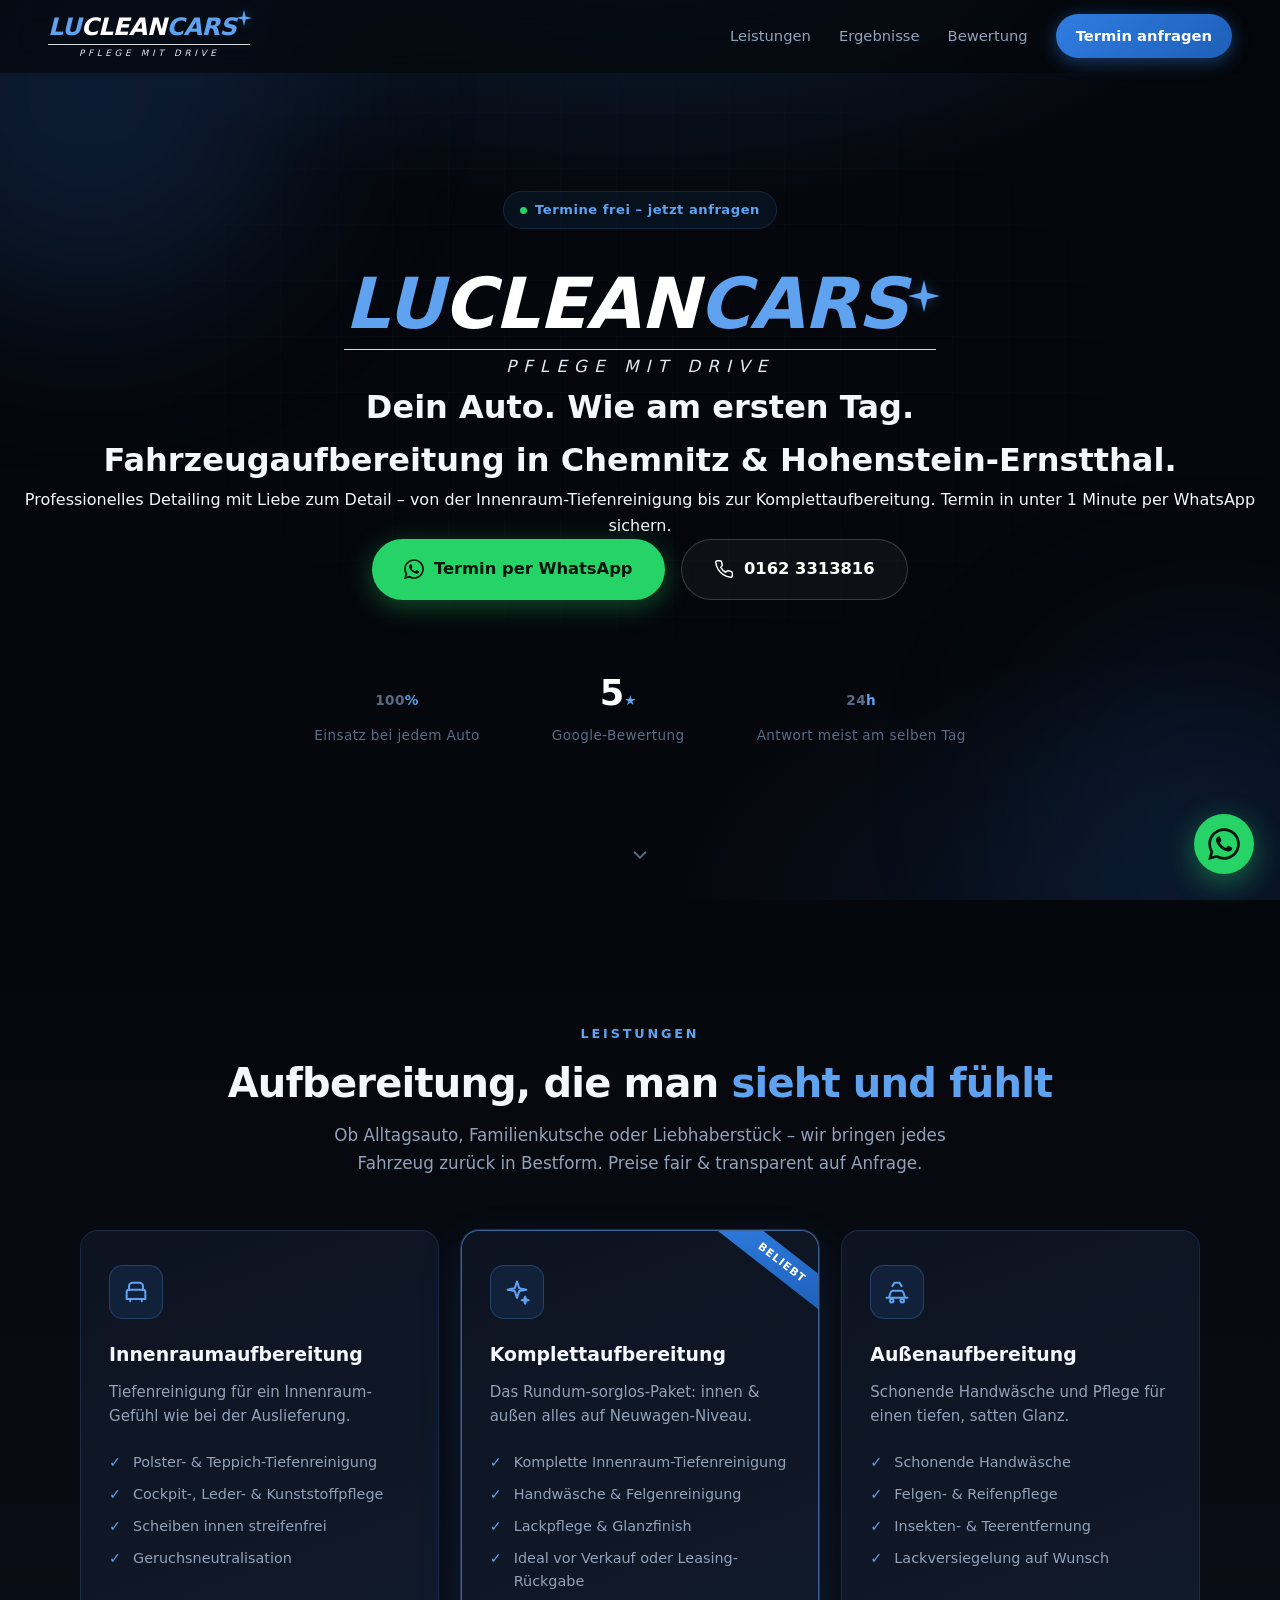
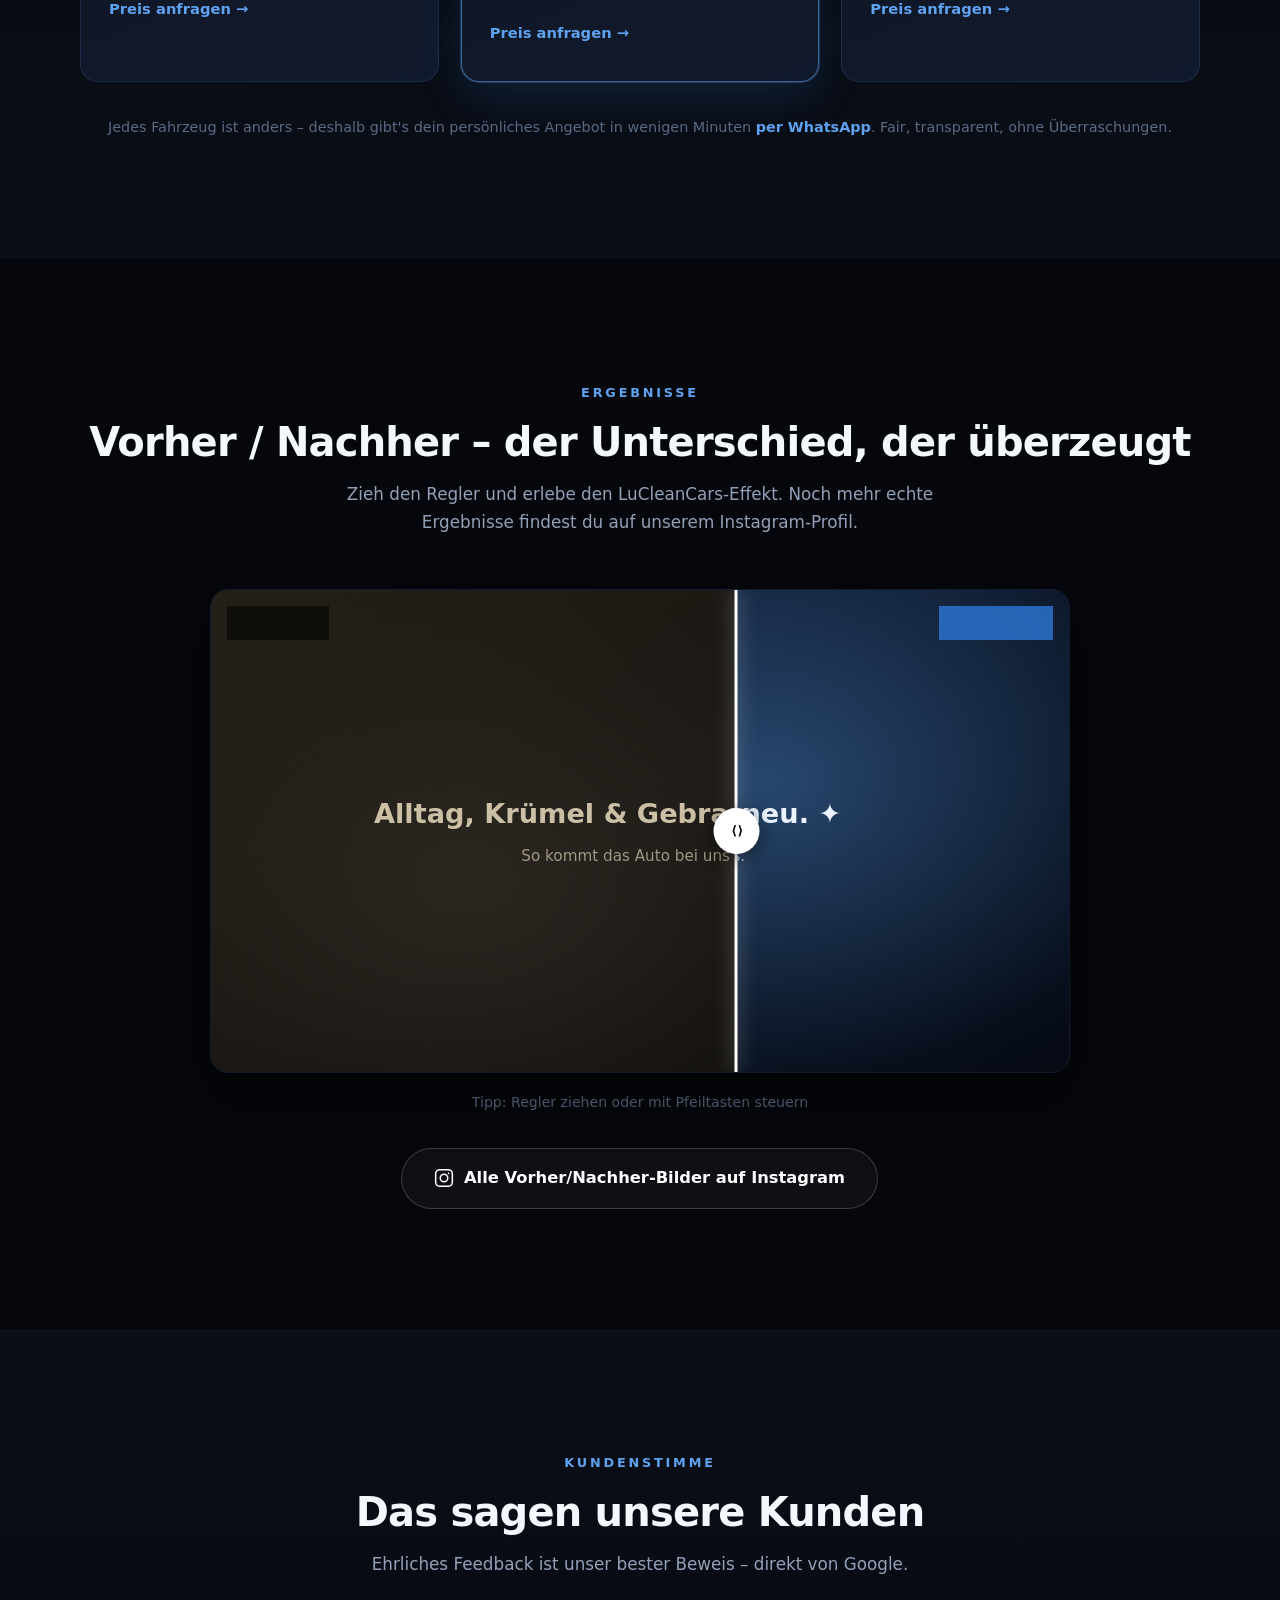
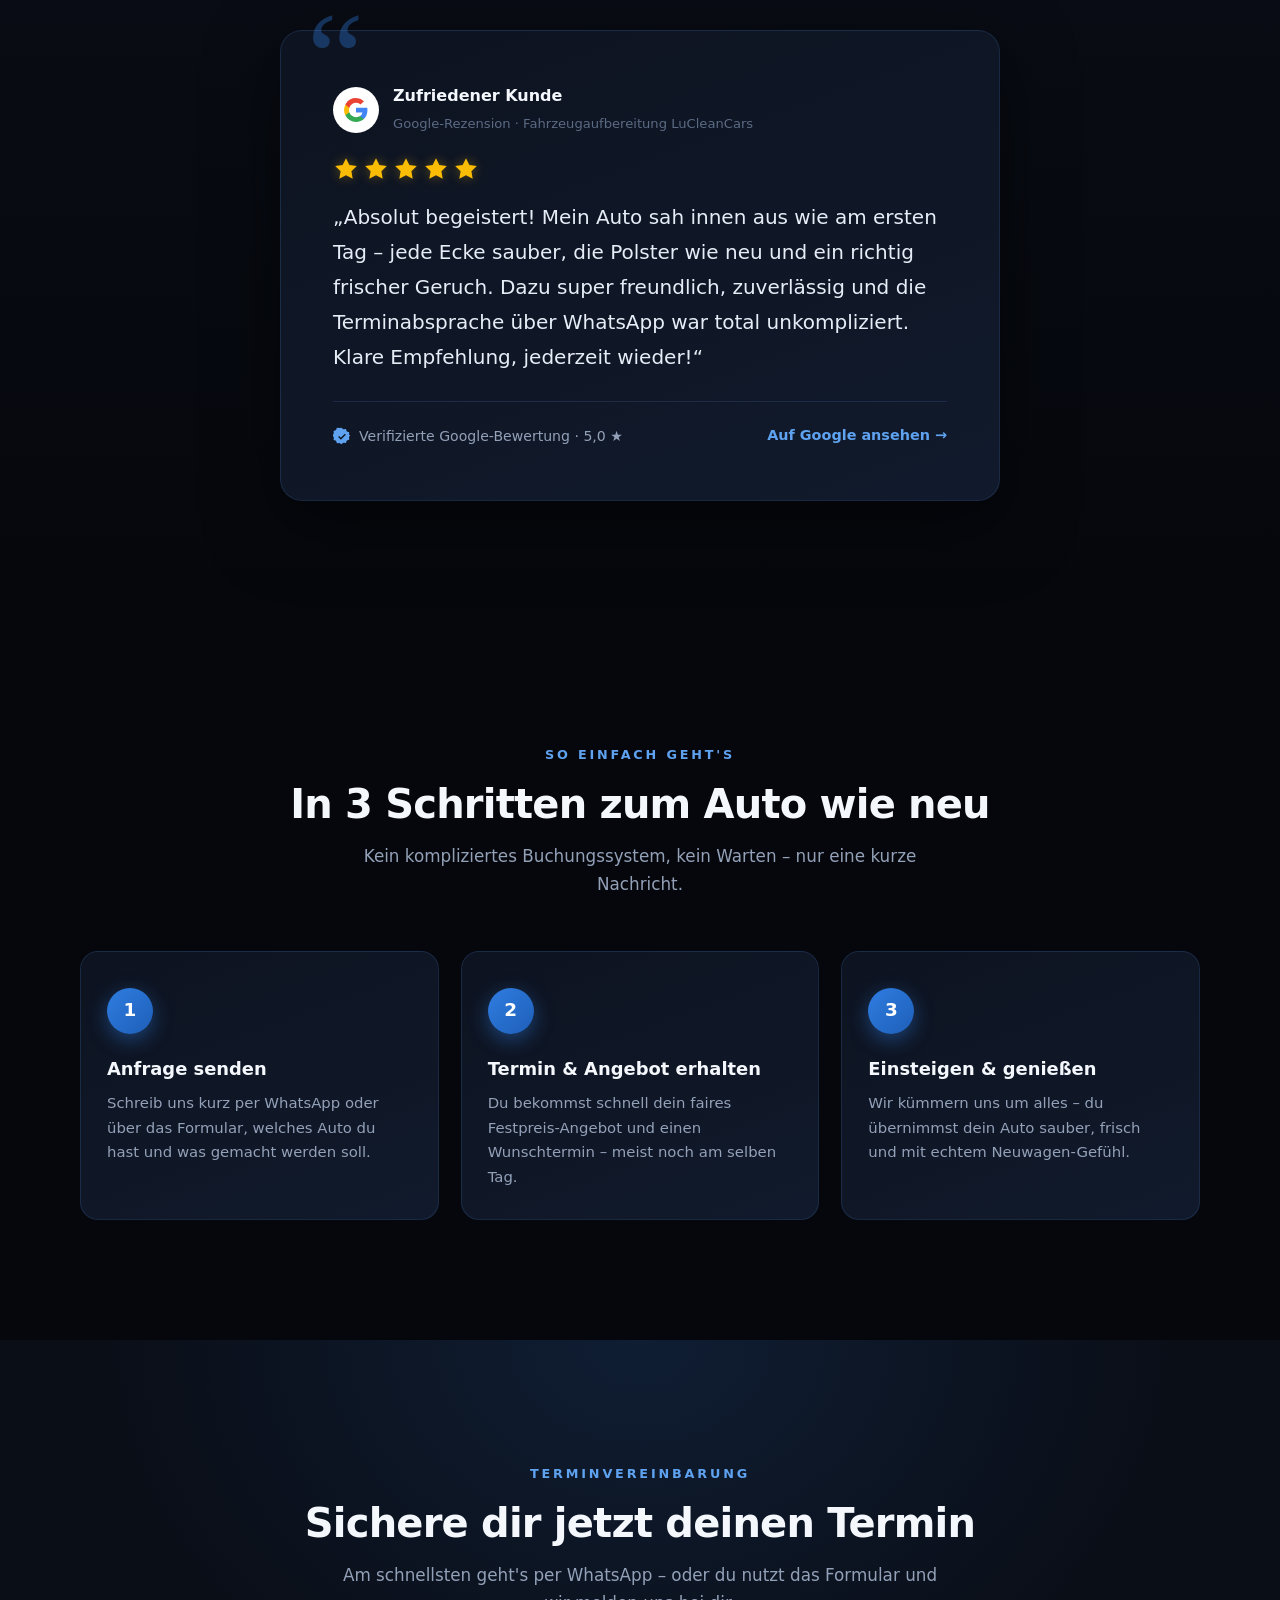
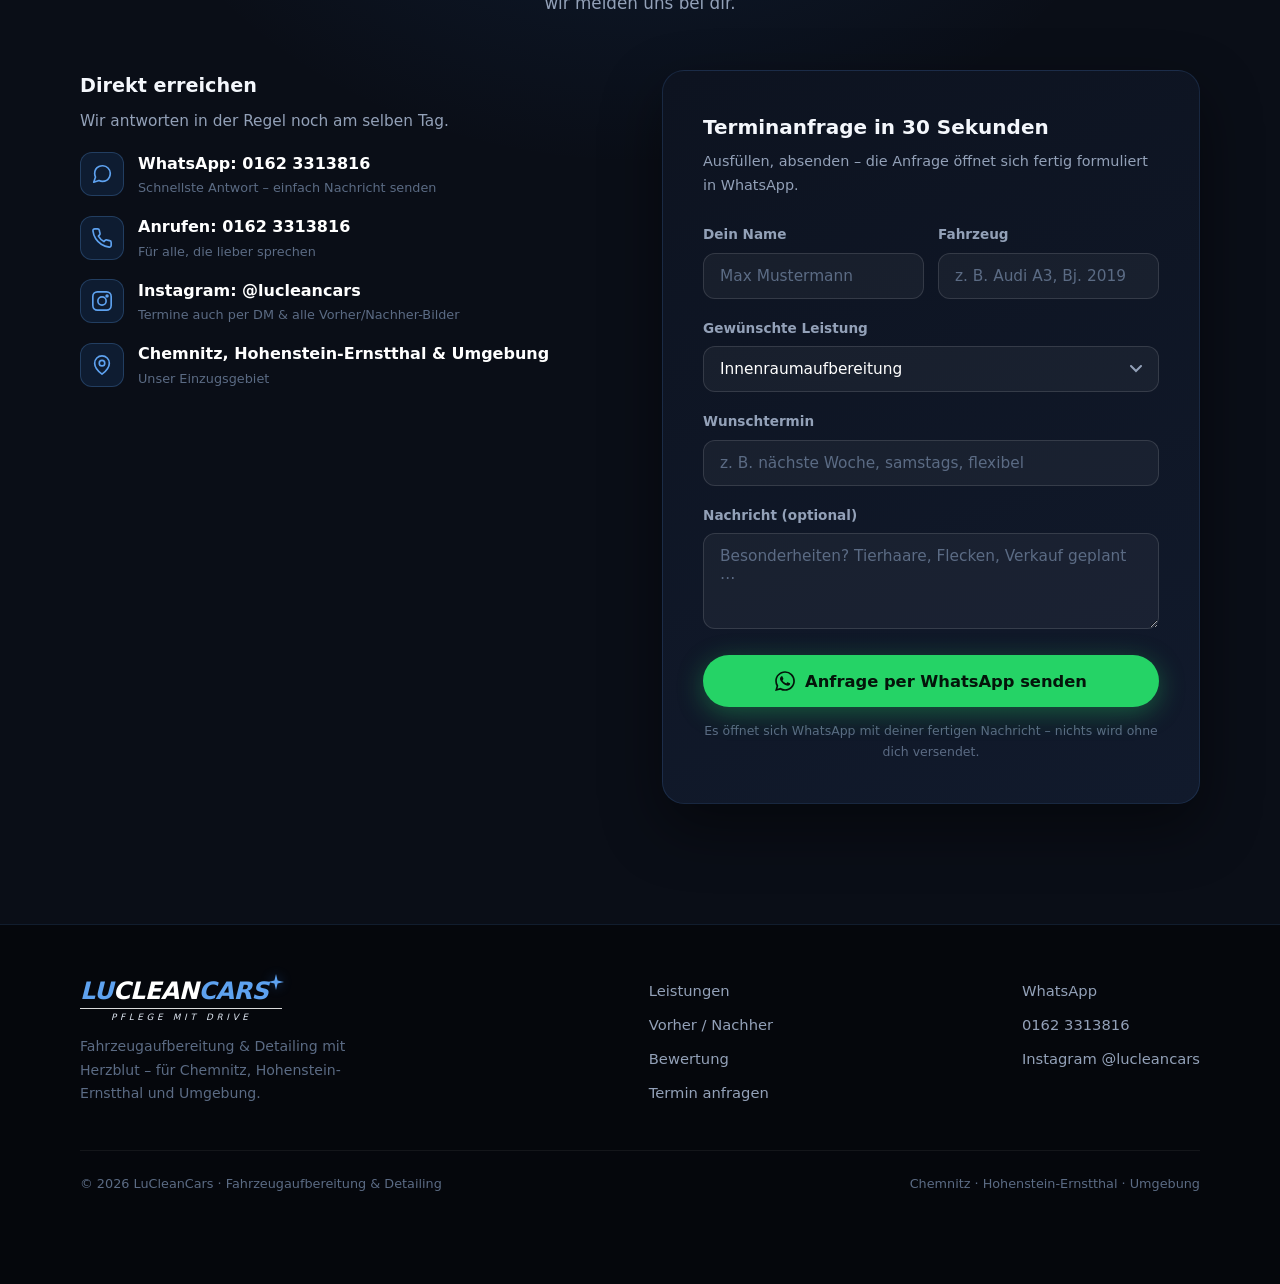
==== lucleancars/index.html @ 544d135a "Add LuCleanCars detailing landing page High-converting one-pager for Fahrzeugaufbereitung LuCleanCar" ====
<!DOCTYPE html>
<html lang="de">
<head>
<meta charset="UTF-8">
<meta name="viewport" content="width=device-width, initial-scale=1.0">
<title>LuCleanCars – Fahrzeugaufbereitung & Detailing in Chemnitz & Hohenstein-Ernstthal</title>
<meta name="description" content="Professionelle Fahrzeugaufbereitung & Auto-Detailing in Chemnitz, Hohenstein-Ernstthal & Umgebung. Innenraumreinigung, Polsterreinigung, Politur. Jetzt Termin per WhatsApp sichern!">
<meta property="og:title" content="LuCleanCars – Pflege mit Drive">
<meta property="og:description" content="Dein Auto wie neu: Fahrzeugaufbereitung & Detailing in Chemnitz & Hohenstein-Ernstthal. Termin einfach per WhatsApp.">
<meta property="og:type" content="website">
<style>
:root{
  --bg:#05070c;
  --bg-2:#0a0e17;
  --card:#0d1320;
  --card-2:#111a2c;
  --line:rgba(96,165,250,.14);
  --blue:#2f7de1;
  --blue-2:#5ea2f0;
  --blue-glow:rgba(47,125,225,.45);
  --white:#f4f7fc;
  --grey:#93a1b8;
  --grey-2:#5b6b84;
  --green:#25d366;
  --gold:#fbbc04;
  --radius:18px;
  --font:'Segoe UI',system-ui,-apple-system,Roboto,Helvetica,Arial,sans-serif;
}
*{margin:0;padding:0;box-sizing:border-box}
html{scroll-behavior:smooth}
body{
  font-family:var(--font);
  background:var(--bg);
  color:var(--white);
  line-height:1.65;
  overflow-x:hidden;
  -webkit-font-smoothing:antialiased;
}
::selection{background:var(--blue);color:#fff}

/* ---------- Logo (nachgebaut im Stil des Originals) ---------- */
.logo{display:inline-flex;flex-direction:column;align-items:center;text-decoration:none;line-height:1}
.logo-word{
  position:relative;
  font-weight:900;
  font-style:italic;
  letter-spacing:-.5px;
  font-size:1.5rem;
  text-transform:uppercase;
  white-space:nowrap;
  padding-right:14px;
}
.logo-word .lu,.logo-word .cars{color:var(--blue-2)}
.logo-word .clean{color:#fff}
.logo-word .spark{
  position:absolute;top:-9px;right:-2px;
  width:16px;height:16px;
  animation:sparkle 2.6s ease-in-out infinite;
}
.logo-word .spark svg{width:100%;height:100%;fill:var(--blue-2);filter:drop-shadow(0 0 6px var(--blue-glow))}
@keyframes sparkle{
  0%,100%{transform:scale(1) rotate(0deg);opacity:1}
  50%{transform:scale(1.35) rotate(20deg);opacity:.65}
}
.logo-sub{
  font-size:.55rem;
  font-style:italic;
  letter-spacing:.42em;
  color:#dfe7f2;
  text-transform:uppercase;
  margin-top:5px;
  border-top:1.5px solid rgba(255,255,255,.85);
  padding-top:4px;
  width:100%;
  text-align:center;
}
.logo.big .logo-word{font-size:clamp(2.4rem,7.5vw,4.4rem);padding-right:28px}
.logo.big .logo-word .spark{width:clamp(20px,3vw,32px);height:clamp(20px,3vw,32px);top:-16px;right:-4px}
.logo.big .logo-sub{font-size:clamp(.72rem,1.7vw,1.05rem);margin-top:10px;padding-top:8px}

/* Glanz-Sweep über dem großen Logo */
.logo.big .logo-word{overflow:visible}
.shine-wrap{position:relative;display:inline-block;overflow:hidden;padding:6px 10px}
.shine-wrap::after{
  content:"";position:absolute;top:0;left:-80%;
  width:45%;height:100%;
  background:linear-gradient(105deg,transparent,rgba(255,255,255,.28),transparent);
  transform:skewX(-20deg);
  animation:shine 4.5s ease-in-out infinite;
}
@keyframes shine{0%,60%{left:-80%}85%,100%{left:130%}}

/* ---------- Navigation ---------- */
nav{
  position:fixed;top:0;left:0;right:0;z-index:100;
  display:flex;align-items:center;justify-content:space-between;
  padding:14px clamp(16px,4vw,48px);
  background:rgba(5,7,12,.72);
  backdrop-filter:blur(14px);
  -webkit-backdrop-filter:blur(14px);
  border-bottom:1px solid transparent;
  transition:border-color .3s;
}
nav.scrolled{border-bottom-color:var(--line)}
.nav-links{display:flex;gap:28px;align-items:center}
.nav-links a{color:var(--grey);text-decoration:none;font-size:.92rem;font-weight:500;transition:color .25s}
.nav-links a:hover{color:#fff}
.nav-links .nav-cta{
  color:#fff;background:linear-gradient(135deg,var(--blue),#1e5fb8);
  padding:10px 20px;border-radius:99px;font-weight:700;
  box-shadow:0 4px 18px var(--blue-glow);
  transition:transform .25s,box-shadow .25s;
}
.nav-links .nav-cta:hover{transform:translateY(-2px);box-shadow:0 8px 26px var(--blue-glow)}
@media(max-width:720px){
  .nav-links a:not(.nav-cta){display:none}
  .nav-links .nav-cta{padding:9px 16px;font-size:.88rem;white-space:nowrap}
}

/* ---------- Hero ---------- */
header{
  position:relative;
  min-height:100svh;
  display:flex;flex-direction:column;justify-content:center;align-items:center;
  text-align:center;
  padding:120px 20px 80px;
  overflow:hidden;
}
.hero-bg{position:absolute;inset:0;z-index:-2;background:
  radial-gradient(ellipse 80% 55% at 50% -10%,rgba(47,125,225,.22),transparent 60%),
  radial-gradient(ellipse 55% 45% at 85% 100%,rgba(47,125,225,.10),transparent 60%),
  var(--bg);
}
.hero-grid{
  position:absolute;inset:0;z-index:-1;opacity:.5;
  background-image:linear-gradient(rgba(96,165,250,.05) 1px,transparent 1px),
                   linear-gradient(90deg,rgba(96,165,250,.05) 1px,transparent 1px);
  background-size:56px 56px;
  mask-image:radial-gradient(ellipse 70% 60% at 50% 40%,#000 30%,transparent 75%);
  -webkit-mask-image:radial-gradient(ellipse 70% 60% at 50% 40%,#000 30%,transparent 75%);
  animation:gridmove 22s linear infinite;
}
@keyframes gridmove{to{background-position:56px 56px}}
.orb{position:absolute;border-radius:50%;filter:blur(90px);z-index:-1;pointer-events:none}
.orb-1{width:420px;height:420px;background:rgba(47,125,225,.18);top:-120px;left:-120px;animation:float 11s ease-in-out infinite}
.orb-2{width:340px;height:340px;background:rgba(30,95,184,.14);bottom:-80px;right:-100px;animation:float 13s ease-in-out infinite reverse}
@keyframes float{0%,100%{transform:translate(0,0)}50%{transform:translate(30px,-35px)}}

.hero-badge{
  display:inline-flex;align-items:center;gap:8px;
  border:1px solid var(--line);
  background:rgba(47,125,225,.08);
  color:var(--blue-2);
  padding:7px 16px;border-radius:99px;
  font-size:.82rem;font-weight:600;letter-spacing:.04em;
  margin-bottom:34px;
}
.hero-badge .dot{width:7px;height:7px;border-radius:50%;background:var(--green);animation:pulse 2s infinite}
@keyframes pulse{0%,100%{box-shadow:0 0 0 0 rgba(37,211,102,.5)}50%{box-shadow:0 0 0 7px rgba(37,211,102,0)}}

.hero h1{
  font-size:clamp(1.45rem,4.6vw,3rem);
  font-weight:800;
  letter-spacing:-.02em;
  margin:34px auto 18px;
  max-width:820px;
  line-height:1.2;
}
.hero h1 .accent{
  background:linear-gradient(120deg,var(--blue-2),#8ec2ff 55%,var(--blue-2));
  background-size:200% auto;
  -webkit-background-clip:text;background-clip:text;
  -webkit-text-fill-color:transparent;color:transparent;
  animation:gradmove 5s linear infinite;
}
@keyframes gradmove{to{background-position:200% center}}
.hero p.sub{color:var(--grey);font-size:clamp(1rem,2vw,1.18rem);max-width:640px;margin:0 auto 40px}

.cta-row{display:flex;gap:16px;justify-content:center;flex-wrap:wrap}
.btn{
  display:inline-flex;align-items:center;gap:10px;
  padding:16px 32px;border-radius:99px;
  font-size:1.02rem;font-weight:700;text-decoration:none;
  transition:transform .25s,box-shadow .25s,background .25s;
  will-change:transform;
}
.btn svg{width:20px;height:20px;flex:none}
.btn-wa{background:var(--green);color:#04140a;box-shadow:0 6px 26px rgba(37,211,102,.35)}
.btn-wa:hover{transform:translateY(-3px);box-shadow:0 12px 34px rgba(37,211,102,.45)}
.btn-blue{background:linear-gradient(135deg,var(--blue),#1e5fb8);color:#fff;box-shadow:0 6px 26px var(--blue-glow)}
.btn-blue:hover{transform:translateY(-3px);box-shadow:0 12px 34px var(--blue-glow)}
.btn-ghost{border:1px solid rgba(255,255,255,.18);color:#fff;background:rgba(255,255,255,.04)}
.btn-ghost:hover{background:rgba(255,255,255,.09);transform:translateY(-3px)}

.hero-stats{display:flex;gap:clamp(24px,6vw,72px);margin-top:64px;flex-wrap:wrap;justify-content:center}
.stat{text-align:center}
.stat b{display:block;font-size:clamp(1.5rem,3.4vw,2.2rem);font-weight:800;color:#fff}
.stat b .plus{color:var(--blue-2)}
.stat span{color:var(--grey-2);font-size:.85rem;letter-spacing:.03em}

.scroll-hint{position:absolute;bottom:26px;left:50%;transform:translateX(-50%);color:var(--grey-2);animation:bob 2.2s ease-in-out infinite}
@keyframes bob{0%,100%{transform:translate(-50%,0)}50%{transform:translate(-50%,9px)}}

/* ---------- Sections ---------- */
section{padding:clamp(70px,10vw,120px) clamp(18px,5vw,48px);position:relative}
.wrap{max-width:1120px;margin:0 auto}
.kicker{
  display:inline-block;color:var(--blue-2);font-weight:700;font-size:.8rem;
  letter-spacing:.22em;text-transform:uppercase;margin-bottom:14px;
}
h2.title{font-size:clamp(1.6rem,3.6vw,2.5rem);font-weight:800;letter-spacing:-.02em;margin-bottom:14px;line-height:1.25}
p.lede{color:var(--grey);max-width:620px;font-size:1.05rem;margin-bottom:52px}
.center{text-align:center}.center p.lede{margin-left:auto;margin-right:auto}

/* Scroll-Reveal */
.reveal{opacity:0;transform:translateY(34px);transition:opacity .7s ease,transform .7s ease}
.reveal.in{opacity:1;transform:none}
.reveal.d1{transition-delay:.08s}.reveal.d2{transition-delay:.16s}.reveal.d3{transition-delay:.24s}
.reveal.d4{transition-delay:.32s}.reveal.d5{transition-delay:.4s}

/* ---------- Leistungen ---------- */
#leistungen{background:linear-gradient(180deg,var(--bg),var(--bg-2))}
.cards{display:grid;grid-template-columns:repeat(auto-fit,minmax(280px,1fr));gap:22px}
.card{
  position:relative;
  background:linear-gradient(160deg,var(--card),var(--card-2));
  border:1px solid var(--line);
  border-radius:var(--radius);
  padding:34px 28px;
  overflow:hidden;
  transition:transform .35s,border-color .35s,box-shadow .35s;
}
.card::before{
  content:"";position:absolute;inset:0;
  background:radial-gradient(420px circle at var(--mx,50%) var(--my,0%),rgba(94,162,240,.10),transparent 45%);
  opacity:0;transition:opacity .4s;pointer-events:none;
}
.card:hover{transform:translateY(-7px);border-color:rgba(94,162,240,.4);box-shadow:0 18px 44px rgba(0,0,0,.45)}
.card:hover::before{opacity:1}
.card .icon{
  width:54px;height:54px;border-radius:14px;
  display:flex;align-items:center;justify-content:center;
  background:rgba(47,125,225,.13);
  border:1px solid rgba(94,162,240,.25);
  margin-bottom:20px;
}
.card .icon svg{width:28px;height:28px;stroke:var(--blue-2);fill:none;stroke-width:1.7;stroke-linecap:round;stroke-linejoin:round}
.card h3{font-size:1.18rem;font-weight:700;margin-bottom:10px}
.card p{color:var(--grey);font-size:.94rem;margin-bottom:18px}
.card ul{list-style:none;margin-bottom:22px}
.card ul li{color:var(--grey);font-size:.9rem;padding:4px 0 4px 24px;position:relative}
.card ul li::before{content:"✓";position:absolute;left:0;color:var(--blue-2);font-weight:700}
.card .card-cta{color:var(--blue-2);font-weight:700;font-size:.92rem;text-decoration:none;display:inline-flex;align-items:center;gap:6px}
.card .card-cta:hover{text-decoration:underline}
.card.featured{border-color:rgba(94,162,240,.55);box-shadow:0 0 0 1px rgba(94,162,240,.25),0 16px 44px rgba(47,125,225,.16)}
.card .flag{
  position:absolute;top:18px;right:-34px;transform:rotate(38deg);
  background:linear-gradient(135deg,var(--blue),#1e5fb8);
  color:#fff;font-size:.68rem;font-weight:800;letter-spacing:.1em;
  padding:5px 42px;text-transform:uppercase;
}
.price-note{margin-top:34px;color:var(--grey-2);font-size:.9rem;text-align:center}
.price-note a{color:var(--blue-2);text-decoration:none;font-weight:600}

/* ---------- Vorher / Nachher ---------- */
.ba-slider{
  position:relative;max-width:860px;margin:0 auto;
  border-radius:var(--radius);overflow:hidden;
  border:1px solid var(--line);
  aspect-ratio:16/9;
  user-select:none;touch-action:none;
  cursor:ew-resize;
  box-shadow:0 24px 60px rgba(0,0,0,.5);
}
.ba-side{position:absolute;inset:0;display:flex;align-items:center;justify-content:center}
.ba-side img{width:100%;height:100%;object-fit:cover;display:block}
.ba-before{background:
  radial-gradient(ellipse 70% 90% at 30% 60%,#2b2620,transparent 70%),
  radial-gradient(ellipse 50% 60% at 75% 30%,#1c1a16,transparent 70%),
  linear-gradient(150deg,#242018,#15130f 60%,#0e0d0a);}
.ba-after{background:
  radial-gradient(ellipse 70% 90% at 65% 40%,rgba(94,162,240,.35),transparent 70%),
  radial-gradient(ellipse 55% 65% at 25% 75%,rgba(142,194,255,.18),transparent 70%),
  linear-gradient(150deg,#12203a,#0a1425 60%,#060b16);
  clip-path:inset(0 0 0 var(--cut,50%));}
.ba-label{
  position:absolute;top:16px;
  font-weight:800;font-size:.78rem;letter-spacing:.16em;text-transform:uppercase;
  padding:7px 16px;border-radius:99px;backdrop-filter:blur(6px);
}
.ba-before .ba-label{left:16px;background:rgba(0,0,0,.55);color:#d8c9a8}
.ba-after .ba-label{right:16px;background:rgba(47,125,225,.75);color:#fff}
.ba-inner{text-align:center;padding:20px;max-width:75%}
.ba-inner .big{font-size:clamp(1.1rem,2.6vw,1.7rem);font-weight:800;display:block;margin-bottom:6px}
.ba-inner .small{font-size:clamp(.8rem,1.6vw,.95rem);opacity:.75}
.ba-handle{
  position:absolute;top:0;bottom:0;left:var(--cut,50%);width:3px;
  background:#fff;box-shadow:0 0 18px rgba(255,255,255,.6);
  transform:translateX(-50%);pointer-events:none;
}
.ba-handle::after{
  content:"⟨ ⟩";
  position:absolute;top:50%;left:50%;transform:translate(-50%,-50%);
  width:46px;height:46px;border-radius:50%;
  background:#fff;color:var(--bg);
  display:flex;align-items:center;justify-content:center;
  font-size:.8rem;font-weight:800;letter-spacing:-2px;
  box-shadow:0 4px 18px rgba(0,0,0,.5);
}
.ba-caption{text-align:center;color:var(--grey-2);font-size:.88rem;margin-top:18px}
.ig-strip{display:flex;justify-content:center;margin-top:34px}

/* ---------- Rezension ---------- */
#rezension{background:linear-gradient(180deg,var(--bg-2),var(--bg))}
.review-card{
  position:relative;
  max-width:720px;margin:0 auto;
  background:linear-gradient(160deg,var(--card),var(--card-2));
  border:1px solid var(--line);
  border-radius:22px;
  padding:clamp(30px,5vw,52px);
  box-shadow:0 24px 70px rgba(0,0,0,.5);
}
.review-card::before{
  content:"“";
  position:absolute;top:-38px;left:26px;
  font-size:8rem;font-family:Georgia,serif;line-height:1;
  color:var(--blue);opacity:.35;
}
.review-head{display:flex;align-items:center;gap:14px;margin-bottom:20px;flex-wrap:wrap}
.g-badge{
  width:46px;height:46px;border-radius:50%;
  background:#fff;display:flex;align-items:center;justify-content:center;flex:none;
}
.g-badge svg{width:26px;height:26px}
.review-head .who b{display:block;font-size:1rem}
.review-head .who span{color:var(--grey-2);font-size:.82rem}
.stars{display:flex;gap:4px;margin-bottom:18px}
.stars .star{width:26px;height:26px;fill:var(--gold);opacity:0;transform:scale(.3);filter:drop-shadow(0 0 6px rgba(251,188,4,.35))}
.stars.play .star{animation:starpop .5s cubic-bezier(.34,1.56,.64,1) forwards}
.stars.play .star:nth-child(1){animation-delay:.05s}
.stars.play .star:nth-child(2){animation-delay:.18s}
.stars.play .star:nth-child(3){animation-delay:.31s}
.stars.play .star:nth-child(4){animation-delay:.44s}
.stars.play .star:nth-child(5){animation-delay:.57s}
@keyframes starpop{to{opacity:1;transform:scale(1)}}
.review-text{font-size:clamp(1.05rem,2.2vw,1.25rem);line-height:1.75;color:#e6edf7;margin-bottom:26px}
.review-foot{display:flex;align-items:center;justify-content:space-between;gap:14px;flex-wrap:wrap;border-top:1px solid var(--line);padding-top:22px}
.review-foot .verified{display:inline-flex;align-items:center;gap:8px;color:var(--grey);font-size:.88rem}
.review-foot .verified svg{width:18px;height:18px;fill:var(--blue-2)}
.review-foot a{color:var(--blue-2);font-weight:600;font-size:.9rem;text-decoration:none}
.review-foot a:hover{text-decoration:underline}

/* ---------- Ablauf ---------- */
.steps{display:grid;grid-template-columns:repeat(auto-fit,minmax(240px,1fr));gap:22px;counter-reset:step}
.step{
  position:relative;
  background:linear-gradient(160deg,var(--card),var(--card-2));
  border:1px solid var(--line);border-radius:var(--radius);
  padding:36px 26px 30px;
  transition:transform .35s,border-color .35s;
}
.step:hover{transform:translateY(-6px);border-color:rgba(94,162,240,.4)}
.step .num{
  width:46px;height:46px;border-radius:50%;
  background:linear-gradient(135deg,var(--blue),#1e5fb8);
  color:#fff;font-weight:800;font-size:1.15rem;
  display:flex;align-items:center;justify-content:center;
  margin-bottom:20px;
  box-shadow:0 6px 20px var(--blue-glow);
}
.step h3{font-size:1.12rem;margin-bottom:8px}
.step p{color:var(--grey);font-size:.93rem}

/* ---------- Termin / Kontakt ---------- */
#termin{background:
  radial-gradient(ellipse 70% 60% at 50% 0%,rgba(47,125,225,.14),transparent 60%),
  var(--bg-2);}
.contact-grid{display:grid;grid-template-columns:1fr 1fr;gap:44px;align-items:start}
@media(max-width:860px){.contact-grid{grid-template-columns:1fr}}
.contact-info h3{font-size:1.2rem;margin:26px 0 8px}
.contact-info h3:first-child{margin-top:0}
.contact-info p{color:var(--grey);font-size:.96rem}
.contact-line{display:flex;align-items:center;gap:14px;margin-top:16px}
.contact-line .ic{
  width:44px;height:44px;border-radius:12px;flex:none;
  background:rgba(47,125,225,.13);border:1px solid rgba(94,162,240,.25);
  display:flex;align-items:center;justify-content:center;
}
.contact-line .ic svg{width:22px;height:22px;stroke:var(--blue-2);fill:none;stroke-width:1.8;stroke-linecap:round;stroke-linejoin:round}
.contact-line a{color:#fff;text-decoration:none;font-weight:600}
.contact-line a:hover{color:var(--blue-2)}
.contact-line span.small{display:block;color:var(--grey-2);font-size:.8rem;font-weight:400}

.form-card{
  background:linear-gradient(160deg,var(--card),var(--card-2));
  border:1px solid var(--line);border-radius:22px;
  padding:clamp(26px,4vw,40px);
  box-shadow:0 24px 60px rgba(0,0,0,.45);
}
.form-card h3{font-size:1.25rem;margin-bottom:6px}
.form-card .form-sub{color:var(--grey);font-size:.9rem;margin-bottom:26px}
.field{margin-bottom:18px}
.field label{display:block;font-size:.85rem;font-weight:600;color:var(--grey);margin-bottom:7px}
.field input,.field select,.field textarea{
  width:100%;
  background:rgba(255,255,255,.045);
  border:1px solid rgba(255,255,255,.12);
  border-radius:12px;
  color:#fff;font-family:var(--font);font-size:.96rem;
  padding:13px 16px;
  outline:none;
  transition:border-color .25s,box-shadow .25s;
}
.field select{appearance:none;background-image:url("data:image/svg+xml,%3Csvg xmlns='http://www.w3.org/2000/svg' width='12' height='8'%3E%3Cpath d='M1 1l5 5 5-5' stroke='%2393a1b8' stroke-width='2' fill='none' stroke-linecap='round'/%3E%3C/svg%3E");background-repeat:no-repeat;background-position:right 16px center}
.field select option{background:var(--card);color:#fff}
.field textarea{resize:vertical;min-height:96px}
.field input:focus,.field select:focus,.field textarea:focus{border-color:var(--blue-2);box-shadow:0 0 0 3px rgba(47,125,225,.18)}
.field input::placeholder,.field textarea::placeholder{color:var(--grey-2)}
.form-row{display:grid;grid-template-columns:1fr 1fr;gap:14px}
@media(max-width:520px){.form-row{grid-template-columns:1fr}}
.form-card .btn{width:100%;justify-content:center;border:none;cursor:pointer;font-family:var(--font)}
.form-hint{color:var(--grey-2);font-size:.78rem;margin-top:14px;text-align:center}

/* ---------- Footer ---------- */
footer{border-top:1px solid var(--line);padding:54px clamp(18px,5vw,48px) 90px;background:var(--bg)}
.foot-grid{max-width:1120px;margin:0 auto;display:flex;justify-content:space-between;gap:34px;flex-wrap:wrap;align-items:flex-start}
.foot-grid p{color:var(--grey-2);font-size:.88rem;max-width:320px;margin-top:14px}
.foot-links{display:flex;flex-direction:column;gap:10px}
.foot-links a{color:var(--grey);text-decoration:none;font-size:.92rem}
.foot-links a:hover{color:var(--blue-2)}
.foot-bottom{max-width:1120px;margin:44px auto 0;padding-top:22px;border-top:1px solid rgba(255,255,255,.06);color:var(--grey-2);font-size:.8rem;display:flex;justify-content:space-between;gap:12px;flex-wrap:wrap}

/* ---------- Sticky Mobile CTA ---------- */
.sticky-cta{
  position:fixed;left:0;right:0;bottom:0;z-index:99;
  display:none;
  gap:10px;
  padding:12px 14px calc(12px + env(safe-area-inset-bottom));
  background:rgba(5,7,12,.88);
  backdrop-filter:blur(14px);
  border-top:1px solid var(--line);
}
.sticky-cta .btn{flex:1;justify-content:center;padding:14px 10px;font-size:.92rem;white-space:nowrap}
@media(max-width:720px){.sticky-cta{display:flex}}

/* ---------- WhatsApp Float (Desktop) ---------- */
.wa-float{
  position:fixed;right:26px;bottom:26px;z-index:98;
  width:60px;height:60px;border-radius:50%;
  background:var(--green);
  display:flex;align-items:center;justify-content:center;
  box-shadow:0 8px 30px rgba(37,211,102,.45);
  transition:transform .25s;
  animation:waPulse 2.6s infinite;
}
.wa-float:hover{transform:scale(1.1)}
.wa-float svg{width:32px;height:32px;fill:#04140a}
@keyframes waPulse{0%,100%{box-shadow:0 8px 30px rgba(37,211,102,.45),0 0 0 0 rgba(37,211,102,.4)}50%{box-shadow:0 8px 30px rgba(37,211,102,.45),0 0 0 16px rgba(37,211,102,0)}}
@media(max-width:720px){.wa-float{display:none}}

@media(prefers-reduced-motion:reduce){
  *,*::before,*::after{animation-duration:.01ms!important;animation-iteration-count:1!important;transition-duration:.01ms!important}
  html{scroll-behavior:auto}
}
</style>
</head>
<body>

<!-- ======= NAV ======= -->
<nav id="nav">
  <a class="logo" href="#top" aria-label="LuCleanCars – Start">
    <span class="logo-word"><span class="lu">Lu</span><span class="clean">Clean</span><span class="cars">Cars</span><span class="spark"><svg viewBox="0 0 24 24"><path d="M12 0l2.4 9.6L24 12l-9.6 2.4L12 24l-2.4-9.6L0 12l9.6-2.4z"/></svg></span></span>
    <span class="logo-sub">Pflege mit Drive</span>
  </a>
  <div class="nav-links">
    <a href="#leistungen">Leistungen</a>
    <a href="#ergebnisse">Ergebnisse</a>
    <a href="#rezension">Bewertung</a>
    <a href="#termin" class="nav-cta">Termin anfragen</a>
  </div>
</nav>

<!-- ======= HERO ======= -->
<header id="top">
  <div class="hero-bg"></div>
  <div class="hero-grid"></div>
  <div class="orb orb-1"></div>
  <div class="orb orb-2"></div>

  <div class="hero-badge reveal in"><span class="dot"></span>Termine frei – jetzt anfragen</div>

  <div class="shine-wrap">
    <a class="logo big" href="#top" aria-label="LuCleanCars">
      <span class="logo-word"><span class="lu">Lu</span><span class="clean">Clean</span><span class="cars">Cars</span><span class="spark"><svg viewBox="0 0 24 24"><path d="M12 0l2.4 9.6L24 12l-9.6 2.4L12 24l-2.4-9.6L0 12l9.6-2.4z"/></svg></span></span>
      <span class="logo-sub">Pflege mit Drive</span>
    </a>
  </div>

  <h1>Dein Auto. <span class="accent">Wie am ersten Tag.</span><br>Fahrzeugaufbereitung in Chemnitz &amp; Hohenstein&#8209;Ernstthal.</h1>
  <p class="sub">Professionelles Detailing mit Liebe zum Detail – von der Innenraum-Tiefenreinigung bis zur Komplettaufbereitung. Termin in unter 1 Minute per WhatsApp sichern.</p>

  <div class="cta-row">
    <a class="btn btn-wa" href="https://wa.me/491623313816?text=Hallo%20LuCleanCars%2C%20ich%20m%C3%B6chte%20gern%20einen%20Termin%20zur%20Fahrzeugaufbereitung%20vereinbaren." target="_blank" rel="noopener">
      <svg viewBox="0 0 24 24" fill="currentColor"><path d="M17.5 14.4c-.3-.15-1.76-.87-2.03-.97-.27-.1-.47-.15-.67.15-.2.3-.77.97-.94 1.17-.17.2-.35.22-.65.07-.3-.15-1.26-.46-2.4-1.48-.89-.79-1.49-1.77-1.66-2.07-.17-.3-.02-.46.13-.61.13-.13.3-.35.45-.52.15-.17.2-.3.3-.5.1-.2.05-.37-.02-.52-.08-.15-.67-1.62-.92-2.22-.24-.58-.49-.5-.67-.51h-.57c-.2 0-.52.07-.8.37-.27.3-1.04 1.02-1.04 2.5 0 1.47 1.07 2.89 1.22 3.09.15.2 2.11 3.22 5.1 4.51.71.31 1.27.49 1.7.63.72.23 1.37.2 1.88.12.57-.08 1.76-.72 2.01-1.41.25-.7.25-1.29.17-1.42-.07-.12-.27-.2-.57-.35zM12.05 21.8h-.01a9.8 9.8 0 01-5-1.37l-.36-.21-3.72.97.99-3.62-.23-.37a9.77 9.77 0 01-1.5-5.22c0-5.41 4.41-9.8 9.83-9.8a9.77 9.77 0 019.8 9.81c0 5.41-4.4 9.81-9.8 9.81zm8.35-18.15A11.72 11.72 0 0012.05.2C5.53.2.22 5.5.22 12a11.75 11.75 0 001.58 5.9L.12 24l6.25-1.63a11.8 11.8 0 005.67 1.44h.01c6.52 0 11.83-5.3 11.83-11.82 0-3.16-1.23-6.13-3.48-8.34z"/></svg>
      Termin per WhatsApp
    </a>
    <a class="btn btn-ghost" href="tel:+491623313816">
      <svg viewBox="0 0 24 24" fill="none" stroke="currentColor" stroke-width="1.8" stroke-linecap="round" stroke-linejoin="round"><path d="M22 16.92v3a2 2 0 01-2.18 2 19.79 19.79 0 01-8.63-3.07 19.5 19.5 0 01-6-6A19.79 19.79 0 012.12 4.18 2 2 0 014.11 2h3a2 2 0 012 1.72c.13.96.36 1.9.68 2.81a2 2 0 01-.45 2.11L8.09 9.91a16 16 0 006 6l1.27-1.27a2 2 0 012.11-.45c.91.32 1.85.55 2.81.68A2 2 0 0122 16.92z"/></svg>
      0162 3313816
    </a>
  </div>

  <div class="hero-stats">
    <div class="stat"><b><span data-count="100">0</span><span class="plus">%</span></b><span>Einsatz bei jedem Auto</span></div>
    <div class="stat"><b>5<span class="plus">★</span></b><span>Google-Bewertung</span></div>
    <div class="stat"><b><span data-count="24">0</span><span class="plus">h</span></b><span>Antwort meist am selben Tag</span></div>
  </div>

  <div class="scroll-hint">
    <svg width="22" height="22" viewBox="0 0 24 24" fill="none" stroke="currentColor" stroke-width="2" stroke-linecap="round"><path d="M6 9l6 6 6-6"/></svg>
  </div>
</header>

<!-- ======= LEISTUNGEN ======= -->
<section id="leistungen">
  <div class="wrap">
    <div class="center reveal">
      <span class="kicker">Leistungen</span>
      <h2 class="title">Aufbereitung, die man <em style="color:var(--blue-2);font-style:normal">sieht und fühlt</em></h2>
      <p class="lede">Ob Alltagsauto, Familienkutsche oder Liebhaberstück – wir bringen jedes Fahrzeug zurück in Bestform. Preise fair &amp; transparent auf Anfrage.</p>
    </div>

    <div class="cards">
      <div class="card reveal d1">
        <div class="icon"><svg viewBox="0 0 24 24"><path d="M4 18v-6a2 2 0 012-2h12a2 2 0 012 2v6"/><path d="M4 18h16"/><path d="M6 10V7a3 3 0 013-3h6a3 3 0 013 3v3"/><path d="M7 18v2M17 18v2"/></svg></div>
        <h3>Innenraumaufbereitung</h3>
        <p>Tiefenreinigung für ein Innenraum-Gefühl wie bei der Auslieferung.</p>
        <ul>
          <li>Polster- &amp; Teppich-Tiefenreinigung</li>
          <li>Cockpit-, Leder- &amp; Kunststoffpflege</li>
          <li>Scheiben innen streifenfrei</li>
          <li>Geruchsneutralisation</li>
        </ul>
        <a class="card-cta" href="https://wa.me/491623313816?text=Hallo%20LuCleanCars%2C%20ich%20interessiere%20mich%20f%C3%BCr%20eine%20Innenraumaufbereitung.%20Was%20kostet%20das%20f%C3%BCr%20mein%20Auto%3F" target="_blank" rel="noopener">Preis anfragen →</a>
      </div>

      <div class="card featured reveal d2">
        <span class="flag">Beliebt</span>
        <div class="icon"><svg viewBox="0 0 24 24"><path d="M12 3l1.9 5.8L20 10l-6.1 1.2L12 17l-1.9-5.8L4 10l6.1-1.2z"/><path d="M19 16l.8 2.4L22 19l-2.2.6L19 22l-.8-2.4L16 19l2.2-.6z"/></svg></div>
        <h3>Komplettaufbereitung</h3>
        <p>Das Rundum-sorglos-Paket: innen &amp; außen alles auf Neuwagen-Niveau.</p>
        <ul>
          <li>Komplette Innenraum-Tiefenreinigung</li>
          <li>Handwäsche &amp; Felgenreinigung</li>
          <li>Lackpflege &amp; Glanzfinish</li>
          <li>Ideal vor Verkauf oder Leasing-Rückgabe</li>
        </ul>
        <a class="card-cta" href="https://wa.me/491623313816?text=Hallo%20LuCleanCars%2C%20ich%20interessiere%20mich%20f%C3%BCr%20die%20Komplettaufbereitung.%20Was%20kostet%20das%20f%C3%BCr%20mein%20Auto%3F" target="_blank" rel="noopener">Preis anfragen →</a>
      </div>

      <div class="card reveal d3">
        <div class="icon"><svg viewBox="0 0 24 24"><path d="M3 17h18M5 17l1.5-4.5A2 2 0 018.4 11h7.2a2 2 0 011.9 1.5L19 17"/><circle cx="7.5" cy="19.5" r="1.5"/><circle cx="16.5" cy="19.5" r="1.5"/><path d="M8 7l2-3h4l2 3"/></svg></div>
        <h3>Außenaufbereitung</h3>
        <p>Schonende Handwäsche und Pflege für einen tiefen, satten Glanz.</p>
        <ul>
          <li>Schonende Handwäsche</li>
          <li>Felgen- &amp; Reifenpflege</li>
          <li>Insekten- &amp; Teerentfernung</li>
          <li>Lackversiegelung auf Wunsch</li>
        </ul>
        <a class="card-cta" href="https://wa.me/491623313816?text=Hallo%20LuCleanCars%2C%20ich%20interessiere%20mich%20f%C3%BCr%20eine%20Au%C3%9Fenaufbereitung.%20Was%20kostet%20das%20f%C3%BCr%20mein%20Auto%3F" target="_blank" rel="noopener">Preis anfragen →</a>
      </div>
    </div>

    <p class="price-note">Jedes Fahrzeug ist anders – deshalb gibt's dein persönliches Angebot in wenigen Minuten <a href="https://wa.me/491623313816" target="_blank" rel="noopener">per WhatsApp</a>. Fair, transparent, ohne Überraschungen.</p>
  </div>
</section>

<!-- ======= VORHER / NACHHER ======= -->
<section id="ergebnisse">
  <div class="wrap">
    <div class="center reveal">
      <span class="kicker">Ergebnisse</span>
      <h2 class="title">Vorher / Nachher – der Unterschied, der überzeugt</h2>
      <p class="lede">Zieh den Regler und erlebe den LuCleanCars-Effekt. Noch mehr echte Ergebnisse findest du auf unserem Instagram-Profil.</p>
    </div>

    <div class="ba-slider reveal" id="baSlider" role="slider" aria-label="Vorher-Nachher-Vergleich" aria-valuemin="0" aria-valuemax="100" aria-valuenow="50" tabindex="0">
      <div class="ba-side ba-before">
        <span class="ba-label">Vorher</span>
        <div class="ba-inner" style="color:#cbbfa5">
          <span class="big">Alltag, Krümel &amp; Gebrauchsspuren</span>
          <span class="small">So kommt das Auto bei uns an.</span>
        </div>
      </div>
      <div class="ba-side ba-after">
        <span class="ba-label">Nachher</span>
        <div class="ba-inner" style="color:#eaf3ff">
          <span class="big">Sauber. Frisch. Wie neu. ✦</span>
          <span class="small">So verlässt es LuCleanCars.</span>
        </div>
      </div>
      <div class="ba-handle"></div>
    </div>
    <p class="ba-caption">Tipp: Regler ziehen oder mit Pfeiltasten steuern</p>

    <div class="ig-strip reveal d2">
      <a class="btn btn-ghost" href="https://www.instagram.com/lucleancars/" target="_blank" rel="noopener">
        <svg viewBox="0 0 24 24" fill="none" stroke="currentColor" stroke-width="1.8" stroke-linecap="round" stroke-linejoin="round"><rect x="2" y="2" width="20" height="20" rx="5"/><circle cx="12" cy="12" r="4.5"/><circle cx="17.5" cy="6.5" r="1" fill="currentColor" stroke="none"/></svg>
        Alle Vorher/Nachher-Bilder auf Instagram
      </a>
    </div>
  </div>
</section>

<!-- ======= REZENSION ======= -->
<section id="rezension">
  <div class="wrap">
    <div class="center reveal">
      <span class="kicker">Kundenstimme</span>
      <h2 class="title">Das sagen unsere Kunden</h2>
      <p class="lede">Ehrliches Feedback ist unser bester Beweis – direkt von Google.</p>
    </div>

    <div class="review-card reveal">
      <div class="review-head">
        <div class="g-badge" aria-hidden="true">
          <svg viewBox="0 0 24 24"><path fill="#4285F4" d="M22.56 12.25c0-.78-.07-1.53-.2-2.25H12v4.26h5.92a5.06 5.06 0 01-2.2 3.32v2.77h3.57c2.08-1.92 3.27-4.74 3.27-8.1z"/><path fill="#34A853" d="M12 23c2.97 0 5.46-.98 7.28-2.66l-3.57-2.77c-.98.66-2.23 1.06-3.71 1.06-2.86 0-5.29-1.93-6.16-4.53H2.18v2.84A11 11 0 0012 23z"/><path fill="#FBBC05" d="M5.84 14.1a6.6 6.6 0 010-4.2V7.06H2.18a11 11 0 000 9.88l3.66-2.84z"/><path fill="#EA4335" d="M12 5.38c1.62 0 3.06.56 4.21 1.64l3.15-3.15A11 11 0 0012 1 11 11 0 002.18 7.06l3.66 2.84C6.71 7.3 9.14 5.38 12 5.38z"/></svg>
        </div>
        <div class="who">
          <b>Zufriedener Kunde</b>
          <span>Google-Rezension · Fahrzeugaufbereitung LuCleanCars</span>
        </div>
      </div>

      <div class="stars" id="stars" aria-label="5 von 5 Sternen">
        <svg class="star" viewBox="0 0 24 24"><path d="M12 2l3.09 6.26L22 9.27l-5 4.87 1.18 6.88L12 17.77l-6.18 3.25L7 14.14 2 9.27l6.91-1.01z"/></svg>
        <svg class="star" viewBox="0 0 24 24"><path d="M12 2l3.09 6.26L22 9.27l-5 4.87 1.18 6.88L12 17.77l-6.18 3.25L7 14.14 2 9.27l6.91-1.01z"/></svg>
        <svg class="star" viewBox="0 0 24 24"><path d="M12 2l3.09 6.26L22 9.27l-5 4.87 1.18 6.88L12 17.77l-6.18 3.25L7 14.14 2 9.27l6.91-1.01z"/></svg>
        <svg class="star" viewBox="0 0 24 24"><path d="M12 2l3.09 6.26L22 9.27l-5 4.87 1.18 6.88L12 17.77l-6.18 3.25L7 14.14 2 9.27l6.91-1.01z"/></svg>
        <svg class="star" viewBox="0 0 24 24"><path d="M12 2l3.09 6.26L22 9.27l-5 4.87 1.18 6.88L12 17.77l-6.18 3.25L7 14.14 2 9.27l6.91-1.01z"/></svg>
      </div>

      <p class="review-text">„Absolut begeistert! Mein Auto sah innen aus wie am ersten Tag – jede Ecke sauber, die Polster wie neu und ein richtig frischer Geruch. Dazu super freundlich, zuverlässig und die Terminabsprache über WhatsApp war total unkompliziert. Klare Empfehlung, jederzeit wieder!“</p>

      <div class="review-foot">
        <span class="verified">
          <svg viewBox="0 0 24 24"><path d="M12 1l3 2.2 3.7-.3 1.3 3.5 3.5 1.3-.3 3.7L25 12l-1.8 2.6.3 3.7-3.5 1.3-1.3 3.5-3.7-.3L12 25l-2.6-1.8-3.7.3-1.3-3.5L.9 18.7l.3-3.7L-1 12l2.2-2.6-.3-3.7 3.5-1.3L5.7 1l3.7.3z" transform="scale(.92)"/><path fill="#0d1320" d="M10.5 14.3l-2.3-2.2-1.3 1.3 3.6 3.5 6.6-6.5-1.3-1.3z"/></svg>
          Verifizierte Google-Bewertung · 5,0 ★
        </span>
        <a href="https://share.google/qeTnSpJR397wbaazB" target="_blank" rel="noopener">Auf Google ansehen →</a>
      </div>
    </div>
  </div>
</section>

<!-- ======= ABLAUF ======= -->
<section id="ablauf">
  <div class="wrap">
    <div class="center reveal">
      <span class="kicker">So einfach geht's</span>
      <h2 class="title">In 3 Schritten zum Auto wie neu</h2>
      <p class="lede">Kein kompliziertes Buchungssystem, kein Warten – nur eine kurze Nachricht.</p>
    </div>
    <div class="steps">
      <div class="step reveal d1">
        <div class="num">1</div>
        <h3>Anfrage senden</h3>
        <p>Schreib uns kurz per WhatsApp oder über das Formular, welches Auto du hast und was gemacht werden soll.</p>
      </div>
      <div class="step reveal d2">
        <div class="num">2</div>
        <h3>Termin &amp; Angebot erhalten</h3>
        <p>Du bekommst schnell dein faires Festpreis-Angebot und einen Wunschtermin – meist noch am selben Tag.</p>
      </div>
      <div class="step reveal d3">
        <div class="num">3</div>
        <h3>Einsteigen &amp; genießen</h3>
        <p>Wir kümmern uns um alles – du übernimmst dein Auto sauber, frisch und mit echtem Neuwagen-Gefühl.</p>
      </div>
    </div>
  </div>
</section>

<!-- ======= TERMIN / KONTAKT ======= -->
<section id="termin">
  <div class="wrap">
    <div class="center reveal">
      <span class="kicker">Terminvereinbarung</span>
      <h2 class="title">Sichere dir jetzt deinen Termin</h2>
      <p class="lede">Am schnellsten geht's per WhatsApp – oder du nutzt das Formular und wir melden uns bei dir.</p>
    </div>

    <div class="contact-grid">
      <div class="contact-info reveal d1">
        <h3>Direkt erreichen</h3>
        <p>Wir antworten in der Regel noch am selben Tag.</p>

        <div class="contact-line">
          <div class="ic"><svg viewBox="0 0 24 24"><path d="M21 11.5a8.38 8.38 0 01-.9 3.8 8.5 8.5 0 01-7.6 4.7 8.38 8.38 0 01-3.8-.9L3 21l1.9-5.7a8.38 8.38 0 01-.9-3.8 8.5 8.5 0 014.7-7.6 8.38 8.38 0 013.8-.9h.5a8.48 8.48 0 018 8v.5z"/></svg></div>
          <div>
            <a href="https://wa.me/491623313816?text=Hallo%20LuCleanCars%2C%20ich%20m%C3%B6chte%20gern%20einen%20Termin%20vereinbaren." target="_blank" rel="noopener">WhatsApp: 0162 3313816</a>
            <span class="small">Schnellste Antwort – einfach Nachricht senden</span>
          </div>
        </div>

        <div class="contact-line">
          <div class="ic"><svg viewBox="0 0 24 24"><path d="M22 16.92v3a2 2 0 01-2.18 2 19.79 19.79 0 01-8.63-3.07 19.5 19.5 0 01-6-6A19.79 19.79 0 012.12 4.18 2 2 0 014.11 2h3a2 2 0 012 1.72c.13.96.36 1.9.68 2.81a2 2 0 01-.45 2.11L8.09 9.91a16 16 0 006 6l1.27-1.27a2 2 0 012.11-.45c.91.32 1.85.55 2.81.68A2 2 0 0122 16.92z"/></svg></div>
          <div>
            <a href="tel:+491623313816">Anrufen: 0162 3313816</a>
            <span class="small">Für alle, die lieber sprechen</span>
          </div>
        </div>

        <div class="contact-line">
          <div class="ic"><svg viewBox="0 0 24 24"><rect x="2" y="2" width="20" height="20" rx="5"/><circle cx="12" cy="12" r="4.5"/><circle cx="17.5" cy="6.5" r="1"/></svg></div>
          <div>
            <a href="https://www.instagram.com/lucleancars/" target="_blank" rel="noopener">Instagram: @lucleancars</a>
            <span class="small">Termine auch per DM &amp; alle Vorher/Nachher-Bilder</span>
          </div>
        </div>

        <div class="contact-line">
          <div class="ic"><svg viewBox="0 0 24 24"><path d="M20 10c0 6-8 12-8 12s-8-6-8-12a8 8 0 0116 0z"/><circle cx="12" cy="10" r="3"/></svg></div>
          <div>
            <a href="#termin" onclick="return false" style="cursor:default">Chemnitz, Hohenstein&#8209;Ernstthal &amp; Umgebung</a>
            <span class="small">Unser Einzugsgebiet</span>
          </div>
        </div>
      </div>

      <form class="form-card reveal d2" id="terminForm">
        <h3>Terminanfrage in 30 Sekunden</h3>
        <p class="form-sub">Ausfüllen, absenden – die Anfrage öffnet sich fertig formuliert in WhatsApp.</p>

        <div class="form-row">
          <div class="field">
            <label for="fName">Dein Name</label>
            <input id="fName" type="text" placeholder="Max Mustermann" required>
          </div>
          <div class="field">
            <label for="fAuto">Fahrzeug</label>
            <input id="fAuto" type="text" placeholder="z. B. Audi A3, Bj. 2019" required>
          </div>
        </div>

        <div class="field">
          <label for="fLeistung">Gewünschte Leistung</label>
          <select id="fLeistung">
            <option>Innenraumaufbereitung</option>
            <option>Außenaufbereitung</option>
            <option>Komplettaufbereitung</option>
            <option>Polster-/Tiefenreinigung</option>
            <option>Sonstiges / Beratung</option>
          </select>
        </div>

        <div class="field">
          <label for="fTermin">Wunschtermin</label>
          <input id="fTermin" type="text" placeholder="z. B. nächste Woche, samstags, flexibel">
        </div>

        <div class="field">
          <label for="fMsg">Nachricht (optional)</label>
          <textarea id="fMsg" placeholder="Besonderheiten? Tierhaare, Flecken, Verkauf geplant …"></textarea>
        </div>

        <button class="btn btn-wa" type="submit">
          <svg viewBox="0 0 24 24" fill="currentColor"><path d="M17.5 14.4c-.3-.15-1.76-.87-2.03-.97-.27-.1-.47-.15-.67.15-.2.3-.77.97-.94 1.17-.17.2-.35.22-.65.07-.3-.15-1.26-.46-2.4-1.48-.89-.79-1.49-1.77-1.66-2.07-.17-.3-.02-.46.13-.61.13-.13.3-.35.45-.52.15-.17.2-.3.3-.5.1-.2.05-.37-.02-.52-.08-.15-.67-1.62-.92-2.22-.24-.58-.49-.5-.67-.51h-.57c-.2 0-.52.07-.8.37-.27.3-1.04 1.02-1.04 2.5 0 1.47 1.07 2.89 1.22 3.09.15.2 2.11 3.22 5.1 4.51.71.31 1.27.49 1.7.63.72.23 1.37.2 1.88.12.57-.08 1.76-.72 2.01-1.41.25-.7.25-1.29.17-1.42-.07-.12-.27-.2-.57-.35zM12.05 21.8h-.01a9.8 9.8 0 01-5-1.37l-.36-.21-3.72.97.99-3.62-.23-.37a9.77 9.77 0 01-1.5-5.22c0-5.41 4.41-9.8 9.83-9.8a9.77 9.77 0 019.8 9.81c0 5.41-4.4 9.81-9.8 9.81zm8.35-18.15A11.72 11.72 0 0012.05.2C5.53.2.22 5.5.22 12a11.75 11.75 0 001.58 5.9L.12 24l6.25-1.63a11.8 11.8 0 005.67 1.44h.01c6.52 0 11.83-5.3 11.83-11.82 0-3.16-1.23-6.13-3.48-8.34z"/></svg>
          Anfrage per WhatsApp senden
        </button>
        <p class="form-hint">Es öffnet sich WhatsApp mit deiner fertigen Nachricht – nichts wird ohne dich versendet.</p>
      </form>
    </div>
  </div>
</section>

<!-- ======= FOOTER ======= -->
<footer>
  <div class="foot-grid">
    <div>
      <a class="logo" href="#top" aria-label="LuCleanCars – nach oben">
        <span class="logo-word"><span class="lu">Lu</span><span class="clean">Clean</span><span class="cars">Cars</span><span class="spark"><svg viewBox="0 0 24 24"><path d="M12 0l2.4 9.6L24 12l-9.6 2.4L12 24l-2.4-9.6L0 12l9.6-2.4z"/></svg></span></span>
        <span class="logo-sub">Pflege mit Drive</span>
      </a>
      <p>Fahrzeugaufbereitung &amp; Detailing mit Herzblut – für Chemnitz, Hohenstein-Ernstthal und Umgebung.</p>
    </div>
    <div class="foot-links">
      <a href="#leistungen">Leistungen</a>
      <a href="#ergebnisse">Vorher / Nachher</a>
      <a href="#rezension">Bewertung</a>
      <a href="#termin">Termin anfragen</a>
    </div>
    <div class="foot-links">
      <a href="https://wa.me/491623313816" target="_blank" rel="noopener">WhatsApp</a>
      <a href="tel:+491623313816">0162 3313816</a>
      <a href="https://www.instagram.com/lucleancars/" target="_blank" rel="noopener">Instagram @lucleancars</a>
    </div>
  </div>
  <div class="foot-bottom">
    <span>© 2026 LuCleanCars · Fahrzeugaufbereitung &amp; Detailing</span>
    <span>Chemnitz · Hohenstein-Ernstthal · Umgebung</span>
  </div>
</footer>

<!-- ======= STICKY MOBILE CTA ======= -->
<div class="sticky-cta">
  <a class="btn btn-wa" href="https://wa.me/491623313816?text=Hallo%20LuCleanCars%2C%20ich%20m%C3%B6chte%20gern%20einen%20Termin%20vereinbaren." target="_blank" rel="noopener">
    <svg viewBox="0 0 24 24" fill="currentColor" width="18" height="18"><path d="M17.5 14.4c-.3-.15-1.76-.87-2.03-.97-.27-.1-.47-.15-.67.15-.2.3-.77.97-.94 1.17-.17.2-.35.22-.65.07-.3-.15-1.26-.46-2.4-1.48-.89-.79-1.49-1.77-1.66-2.07-.17-.3-.02-.46.13-.61.13-.13.3-.35.45-.52.15-.17.2-.3.3-.5.1-.2.05-.37-.02-.52-.08-.15-.67-1.62-.92-2.22-.24-.58-.49-.5-.67-.51h-.57c-.2 0-.52.07-.8.37-.27.3-1.04 1.02-1.04 2.5 0 1.47 1.07 2.89 1.22 3.09.15.2 2.11 3.22 5.1 4.51.71.31 1.27.49 1.7.63.72.23 1.37.2 1.88.12.57-.08 1.76-.72 2.01-1.41.25-.7.25-1.29.17-1.42-.07-.12-.27-.2-.57-.35zM12.05 21.8h-.01a9.8 9.8 0 01-5-1.37l-.36-.21-3.72.97.99-3.62-.23-.37a9.77 9.77 0 01-1.5-5.22c0-5.41 4.41-9.8 9.83-9.8a9.77 9.77 0 019.8 9.81c0 5.41-4.4 9.81-9.8 9.81zm8.35-18.15A11.72 11.72 0 0012.05.2C5.53.2.22 5.5.22 12a11.75 11.75 0 001.58 5.9L.12 24l6.25-1.63a11.8 11.8 0 005.67 1.44h.01c6.52 0 11.83-5.3 11.83-11.82 0-3.16-1.23-6.13-3.48-8.34z"/></svg>
    WhatsApp-Termin
  </a>
  <a class="btn btn-blue" href="tel:+491623313816">Anrufen</a>
</div>

<!-- ======= WHATSAPP FLOAT ======= -->
<a class="wa-float" href="https://wa.me/491623313816?text=Hallo%20LuCleanCars%2C%20ich%20m%C3%B6chte%20gern%20einen%20Termin%20vereinbaren." target="_blank" rel="noopener" aria-label="WhatsApp öffnen">
  <svg viewBox="0 0 24 24"><path d="M17.5 14.4c-.3-.15-1.76-.87-2.03-.97-.27-.1-.47-.15-.67.15-.2.3-.77.97-.94 1.17-.17.2-.35.22-.65.07-.3-.15-1.26-.46-2.4-1.48-.89-.79-1.49-1.77-1.66-2.07-.17-.3-.02-.46.13-.61.13-.13.3-.35.45-.52.15-.17.2-.3.3-.5.1-.2.05-.37-.02-.52-.08-.15-.67-1.62-.92-2.22-.24-.58-.49-.5-.67-.51h-.57c-.2 0-.52.07-.8.37-.27.3-1.04 1.02-1.04 2.5 0 1.47 1.07 2.89 1.22 3.09.15.2 2.11 3.22 5.1 4.51.71.31 1.27.49 1.7.63.72.23 1.37.2 1.88.12.57-.08 1.76-.72 2.01-1.41.25-.7.25-1.29.17-1.42-.07-.12-.27-.2-.57-.35zM12.05 21.8h-.01a9.8 9.8 0 01-5-1.37l-.36-.21-3.72.97.99-3.62-.23-.37a9.77 9.77 0 01-1.5-5.22c0-5.41 4.41-9.8 9.83-9.8a9.77 9.77 0 019.8 9.81c0 5.41-4.4 9.81-9.8 9.81zm8.35-18.15A11.72 11.72 0 0012.05.2C5.53.2.22 5.5.22 12a11.75 11.75 0 001.58 5.9L.12 24l6.25-1.63a11.8 11.8 0 005.67 1.44h.01c6.52 0 11.83-5.3 11.83-11.82 0-3.16-1.23-6.13-3.48-8.34z"/></svg>
</a>

<script>
// Nav-Rand beim Scrollen
const nav=document.getElementById('nav');
addEventListener('scroll',()=>nav.classList.toggle('scrolled',scrollY>40),{passive:true});

// Scroll-Reveal
const io=new IntersectionObserver(es=>{
  es.forEach(e=>{
    if(e.isIntersecting){
      e.target.classList.add('in');
      if(e.target.id==='stars')e.target.classList.add('play');
      io.unobserve(e.target);
    }
  });
},{threshold:.18});
document.querySelectorAll('.reveal,#stars').forEach(el=>io.observe(el));

// Zähler-Animation
const cio=new IntersectionObserver(es=>{
  es.forEach(e=>{
    if(!e.isIntersecting)return;
    const el=e.target,target=+el.dataset.count,t0=performance.now(),dur=1400;
    (function tick(t){
      const p=Math.min((t-t0)/dur,1);
      el.textContent=Math.round(target*(1-Math.pow(1-p,3)));
      if(p<1)requestAnimationFrame(tick);
    })(t0);
    cio.unobserve(el);
  });
},{threshold:.6});
document.querySelectorAll('[data-count]').forEach(el=>cio.observe(el));

// Spotlight-Effekt auf Karten
document.querySelectorAll('.card').forEach(c=>{
  c.addEventListener('pointermove',e=>{
    const r=c.getBoundingClientRect();
    c.style.setProperty('--mx',(e.clientX-r.left)+'px');
    c.style.setProperty('--my',(e.clientY-r.top)+'px');
  });
});

// Vorher/Nachher-Slider
const ba=document.getElementById('baSlider');
let cut=50;
function setCut(v){
  cut=Math.max(0,Math.min(100,v));
  ba.style.setProperty('--cut',cut+'%');
  ba.setAttribute('aria-valuenow',Math.round(cut));
}
function posToCut(x){
  const r=ba.getBoundingClientRect();
  return (x-r.left)/r.width*100;
}
let dragging=false;
ba.addEventListener('pointerdown',e=>{dragging=true;ba.setPointerCapture(e.pointerId);setCut(posToCut(e.clientX))});
ba.addEventListener('pointermove',e=>{if(dragging)setCut(posToCut(e.clientX))});
ba.addEventListener('pointerup',()=>dragging=false);
ba.addEventListener('keydown',e=>{
  if(e.key==='ArrowLeft'){setCut(cut-4);e.preventDefault()}
  if(e.key==='ArrowRight'){setCut(cut+4);e.preventDefault()}
});
// sanfte Auto-Demo beim ersten Sichtbarwerden
const bio=new IntersectionObserver(es=>{
  es.forEach(e=>{
    if(!e.isIntersecting)return;
    bio.unobserve(ba);
    const t0=performance.now();
    (function demo(t){
      if(dragging)return;
      const p=(t-t0)/2600;
      if(p>=1){setCut(50);return}
      setCut(50+Math.sin(p*Math.PI*2)*28);
      requestAnimationFrame(demo);
    })(t0);
  });
},{threshold:.5});
bio.observe(ba);

// Formular → WhatsApp
document.getElementById('terminForm').addEventListener('submit',e=>{
  e.preventDefault();
  const g=id=>document.getElementById(id).value.trim();
  let msg=`Hallo LuCleanCars, ich möchte gern einen Termin vereinbaren.\n\n`+
          `Name: ${g('fName')}\n`+
          `Fahrzeug: ${g('fAuto')}\n`+
          `Leistung: ${g('fLeistung')}\n`;
  if(g('fTermin'))msg+=`Wunschtermin: ${g('fTermin')}\n`;
  if(g('fMsg'))msg+=`Nachricht: ${g('fMsg')}\n`;
  open('https://wa.me/491623313816?text='+encodeURIComponent(msg),'_blank','noopener');
});
</script>
</body>
</html>
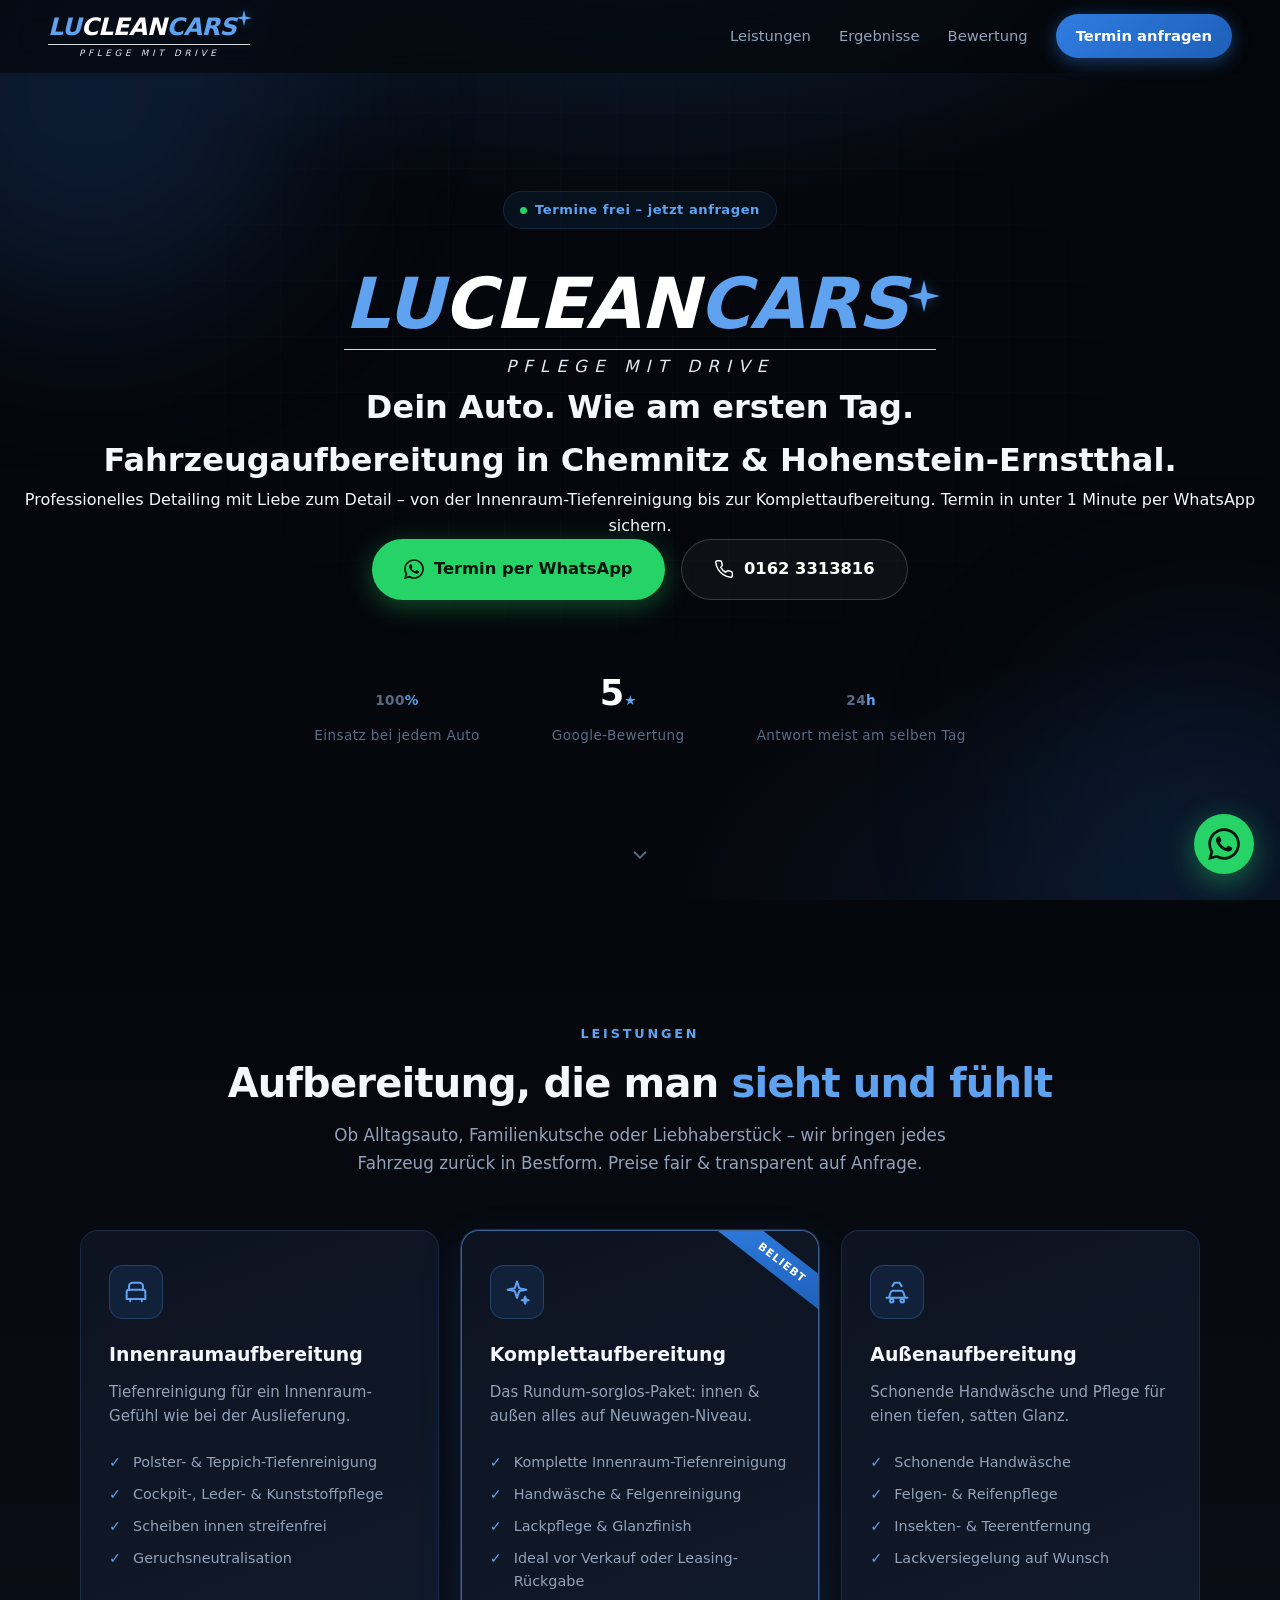
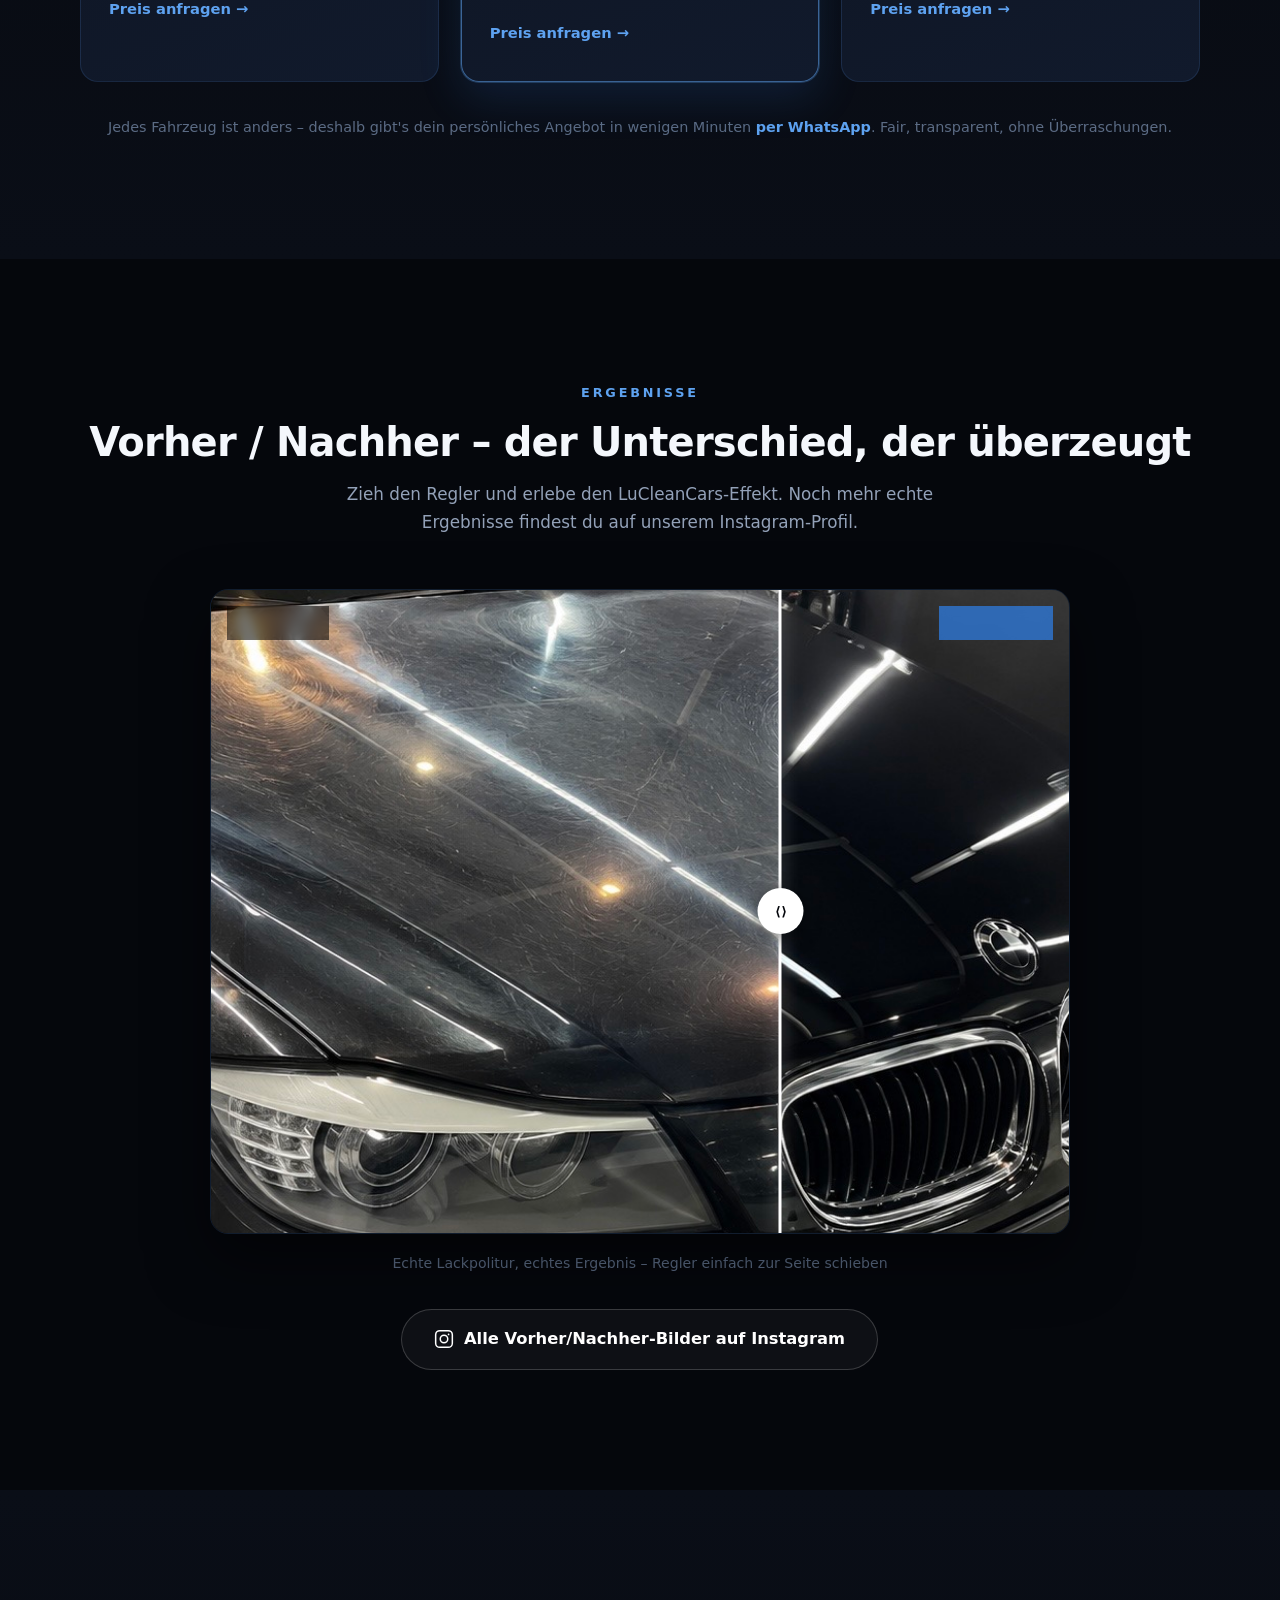
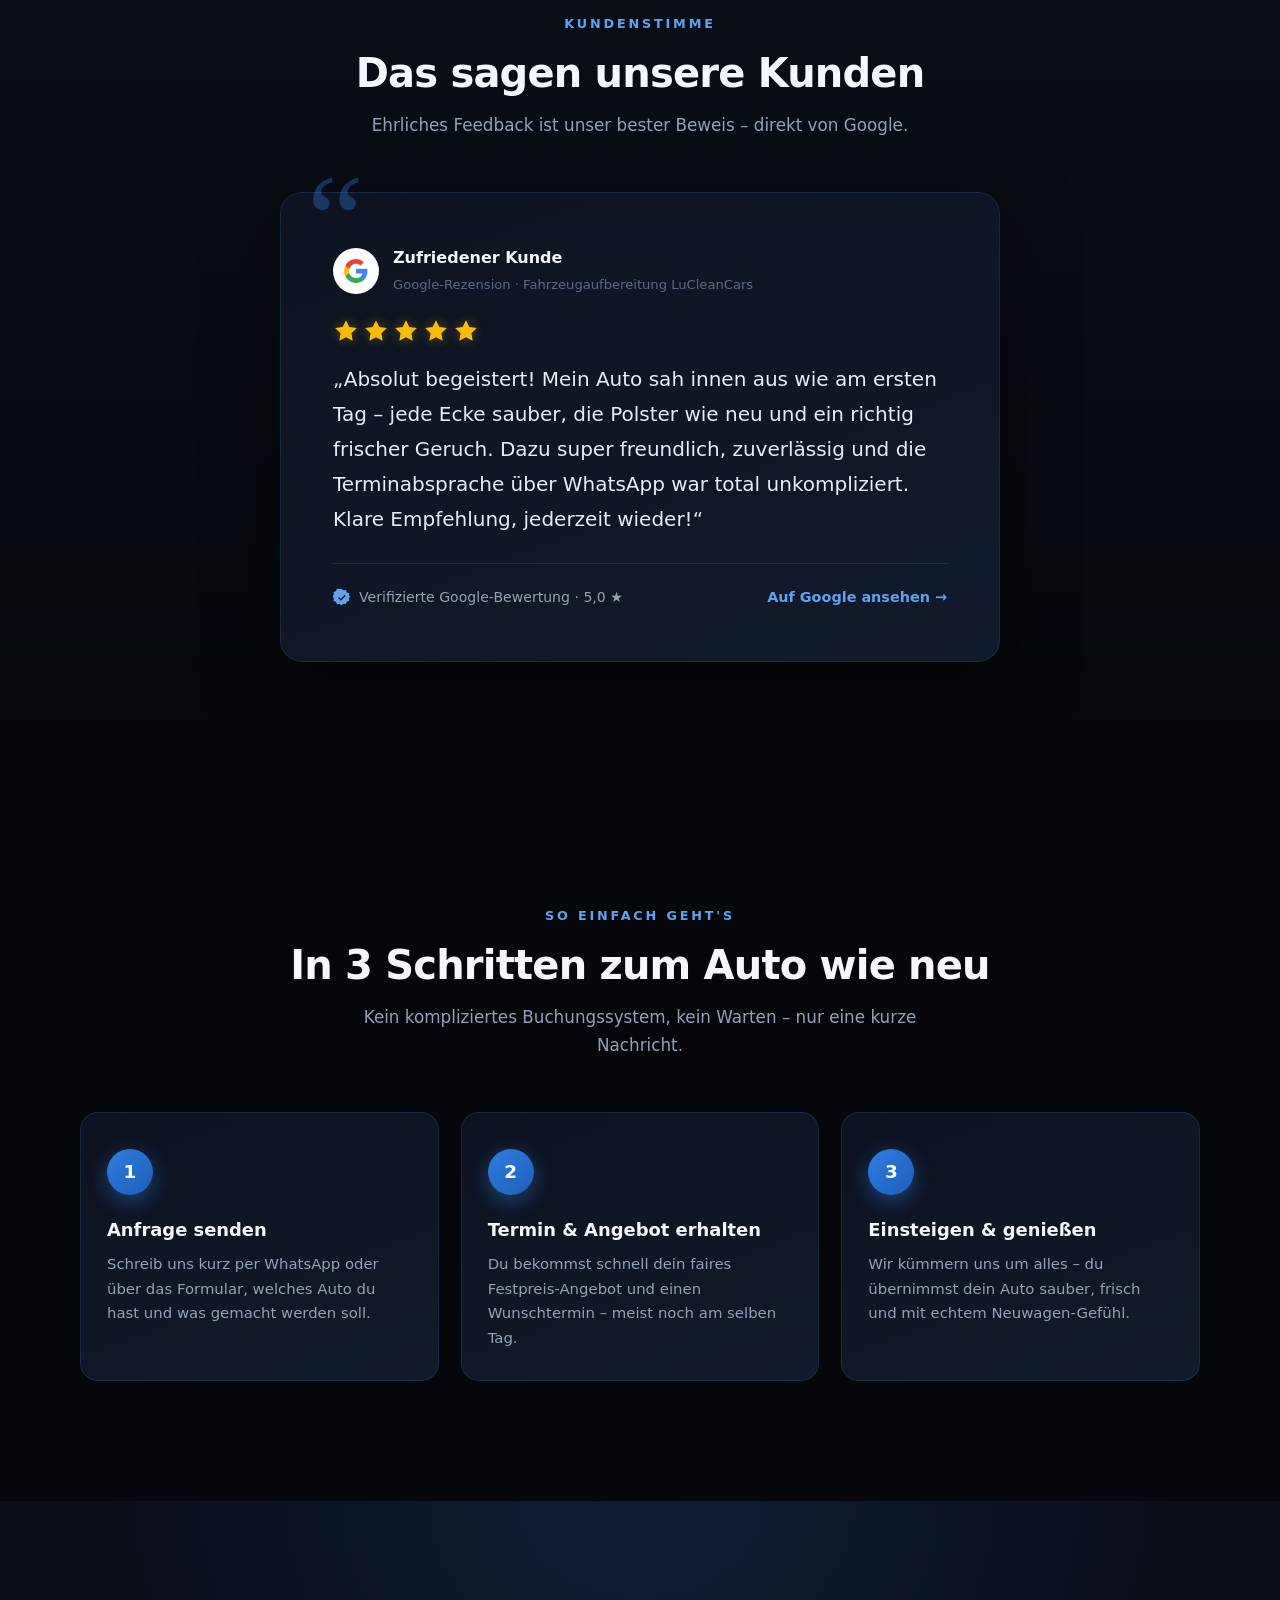
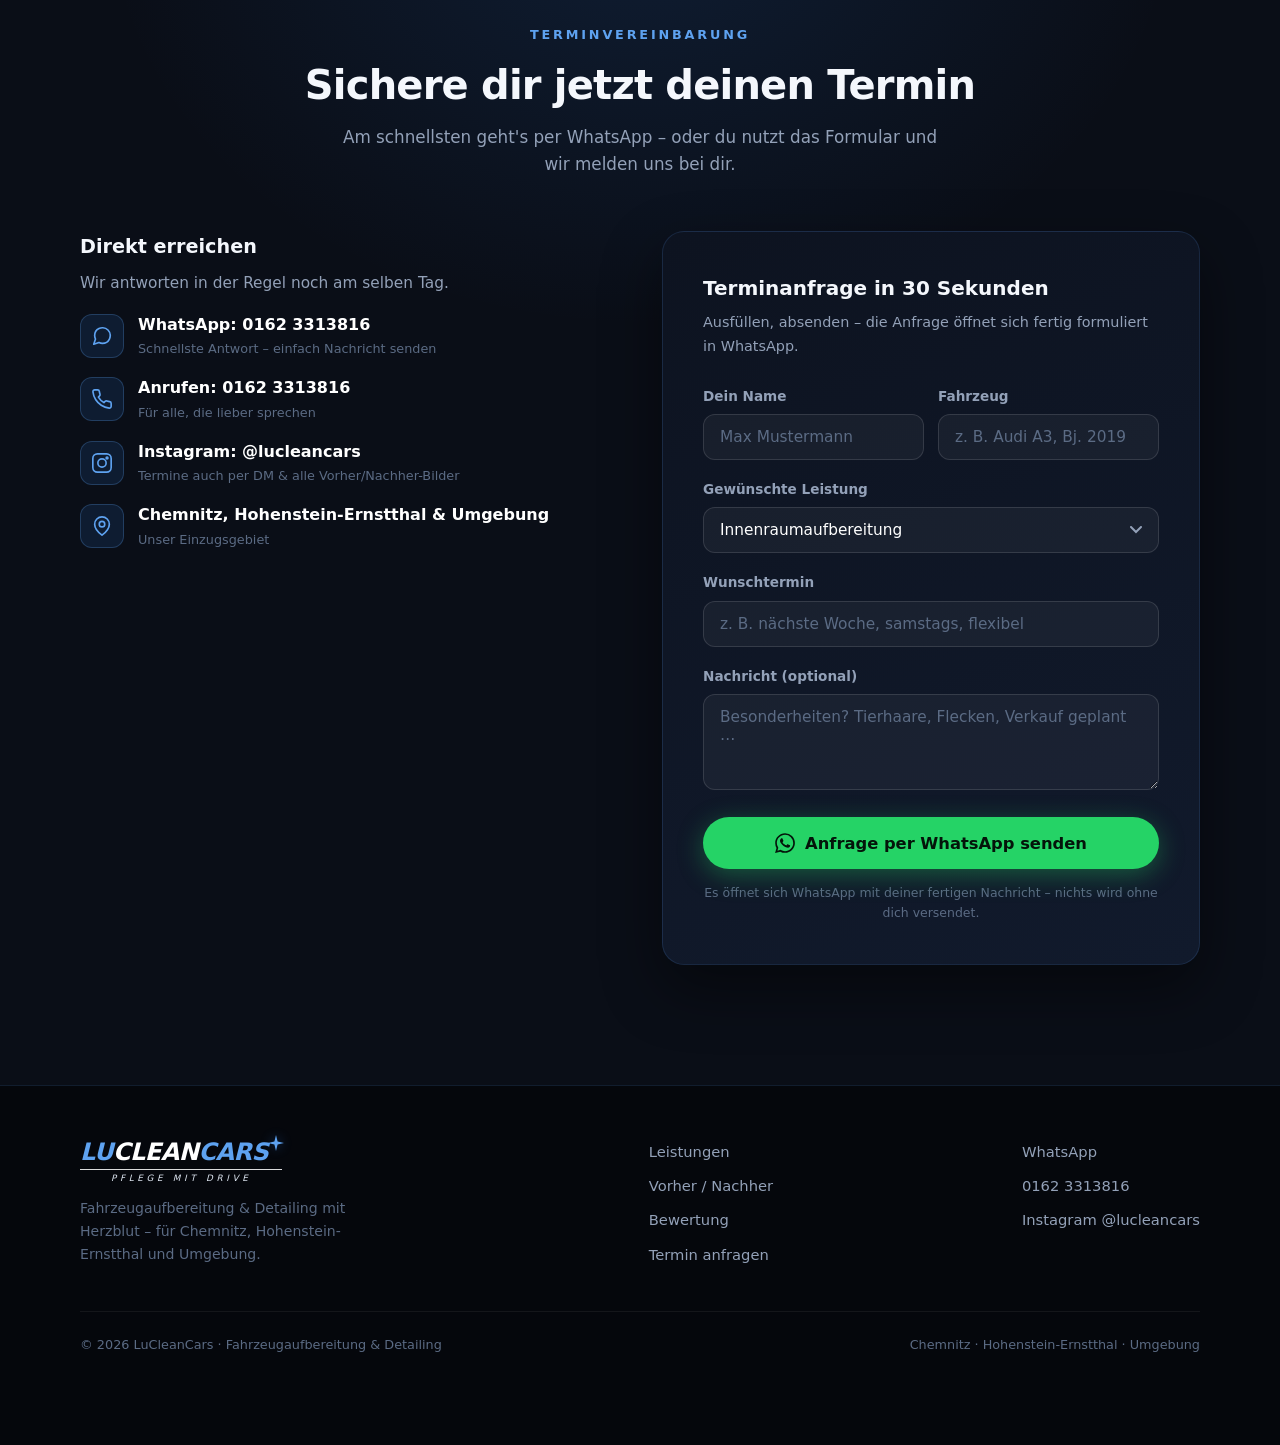
==== commit 774f7f06: "Use real before/after photos in comparison slider Embed the customer's polish before/after photos as" ====
--- a/lucleancars/index.html
+++ b/lucleancars/index.html
@@ -267,13 +267,14 @@
   position:relative;max-width:860px;margin:0 auto;
   border-radius:var(--radius);overflow:hidden;
   border:1px solid var(--line);
-  aspect-ratio:16/9;
+  aspect-ratio:4/3;
   user-select:none;touch-action:none;
   cursor:ew-resize;
   box-shadow:0 24px 60px rgba(0,0,0,.5);
 }
 .ba-side{position:absolute;inset:0;display:flex;align-items:center;justify-content:center}
-.ba-side img{width:100%;height:100%;object-fit:cover;display:block}
+.ba-side img{width:100%;height:100%;object-fit:cover;object-position:center 45%;display:block;pointer-events:none}
+@media(max-width:640px){.ba-slider{aspect-ratio:5/6}}
 .ba-before{background:
   radial-gradient(ellipse 70% 90% at 30% 60%,#2b2620,transparent 70%),
   radial-gradient(ellipse 50% 60% at 75% 30%,#1c1a16,transparent 70%),
@@ -588,22 +589,16 @@
 
     <div class="ba-slider reveal" id="baSlider" role="slider" aria-label="Vorher-Nachher-Vergleich" aria-valuemin="0" aria-valuemax="100" aria-valuenow="50" tabindex="0">
       <div class="ba-side ba-before">
+        <img src="[data-uri]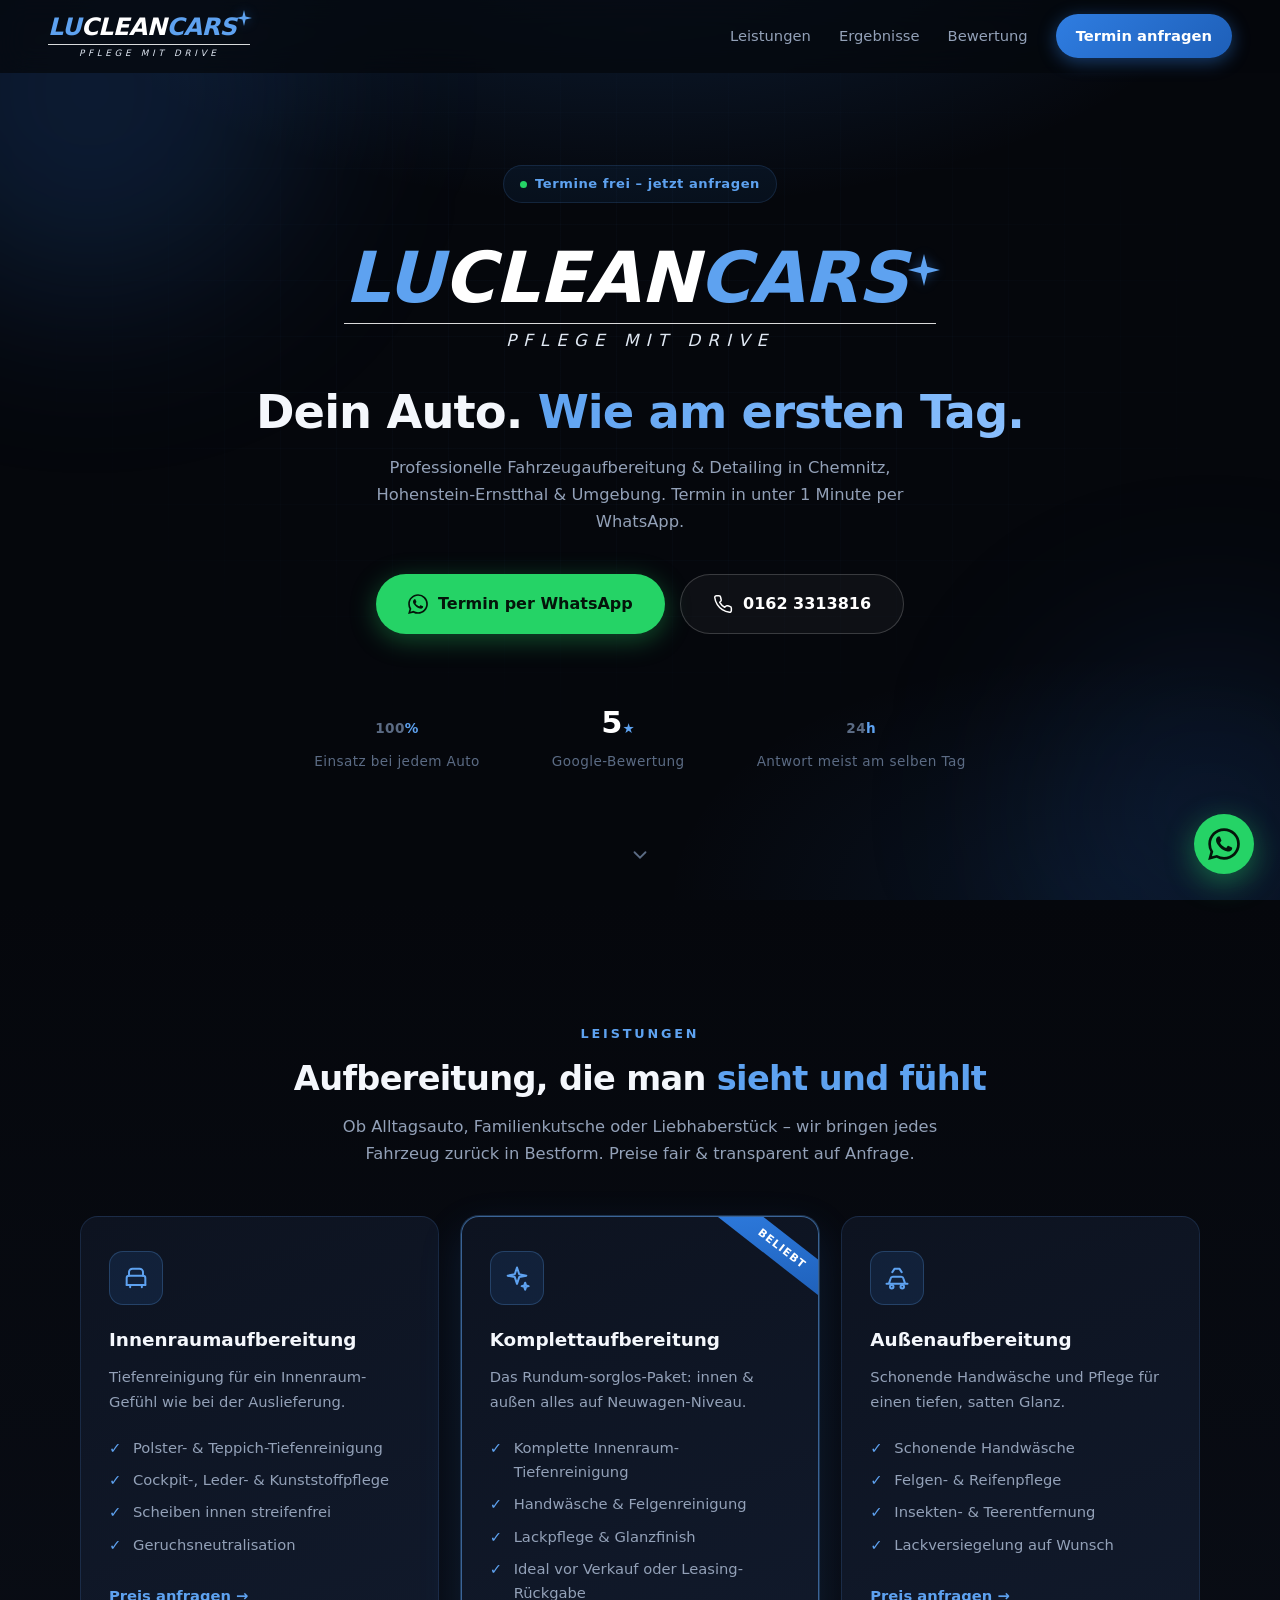
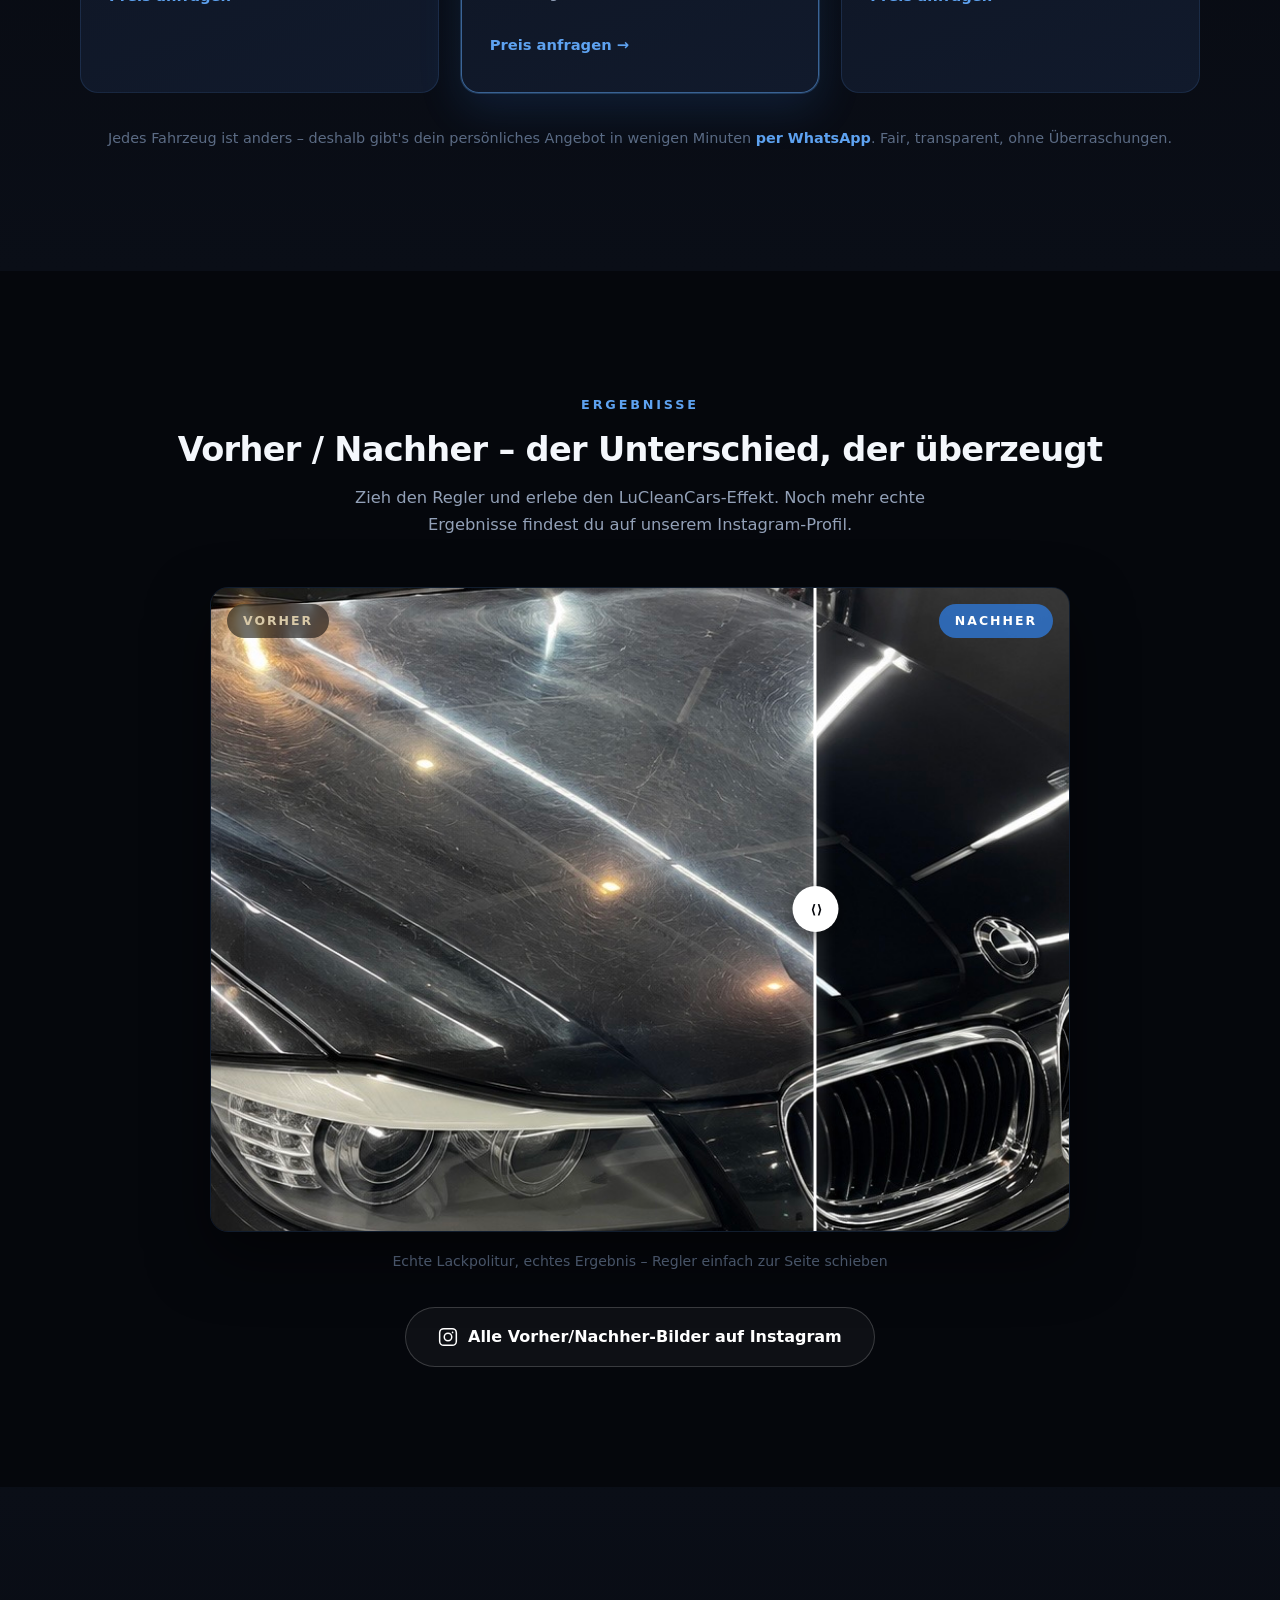
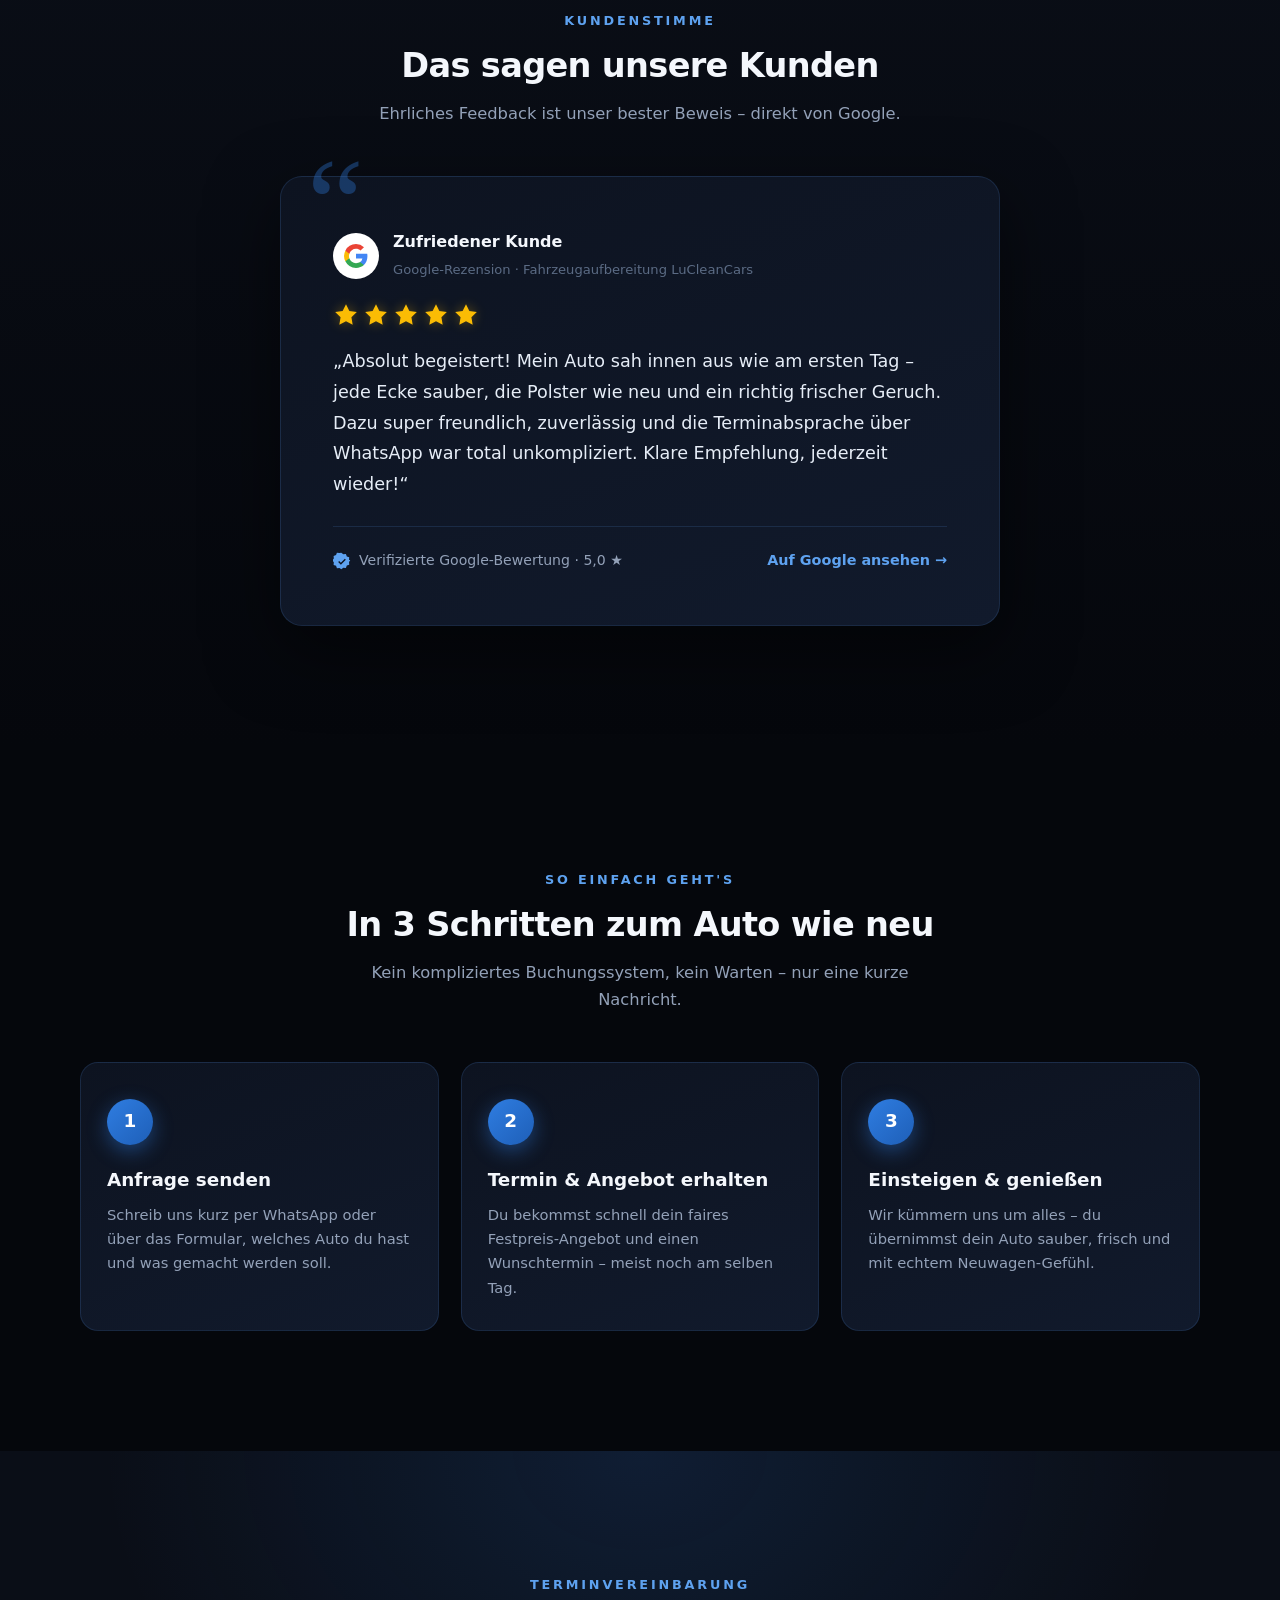
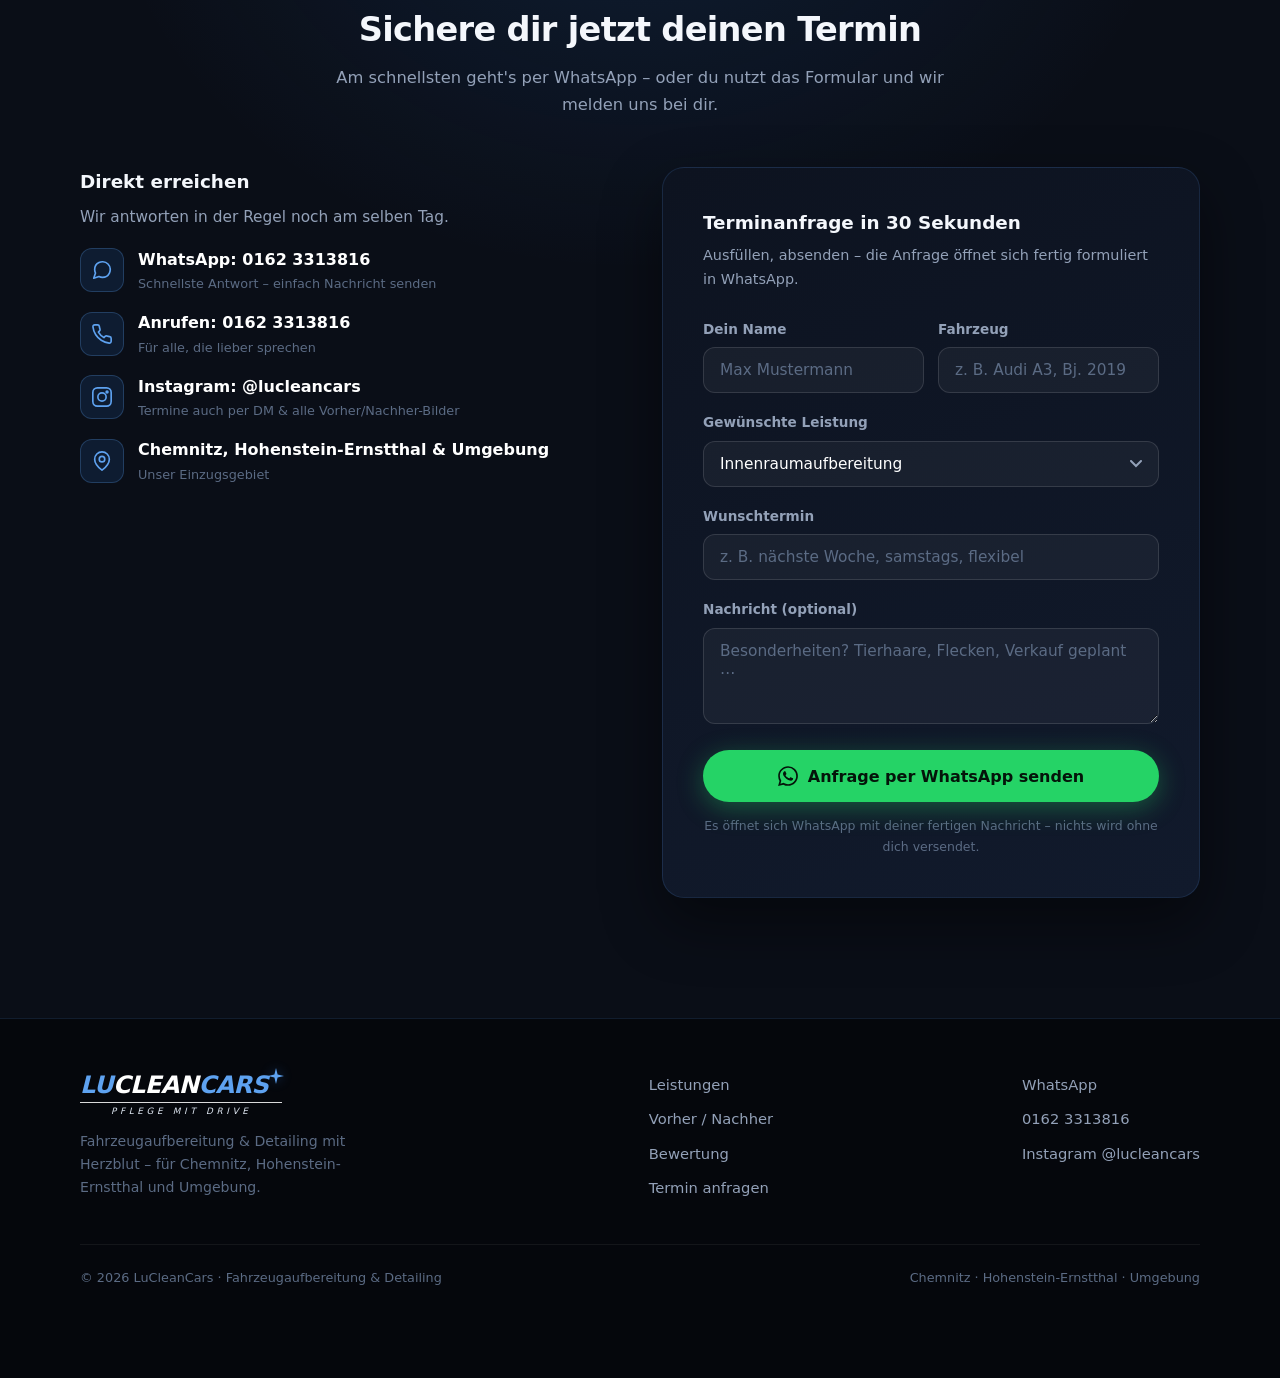
==== commit 82c5033c: "Unify typography scale and declutter hero Introduce shared font-size tokens applied across all headi" ====
--- a/lucleancars/index.html
+++ b/lucleancars/index.html
@@ -25,6 +25,12 @@
   --gold:#fbbc04;
   --radius:18px;
   --font:'Segoe UI',system-ui,-apple-system,Roboto,Helvetica,Arial,sans-serif;
+  /* Einheitliche Typo-Skala */
+  --fs-h1:clamp(1.9rem,4.5vw,2.9rem);
+  --fs-h2:clamp(1.5rem,3.2vw,2.1rem);
+  --fs-h3:1.15rem;
+  --fs-body:1.02rem;
+  --fs-small:.92rem;
 }
 *{margin:0;padding:0;box-sizing:border-box}
 html{scroll-behavior:smooth}
@@ -159,12 +165,13 @@
 @keyframes pulse{0%,100%{box-shadow:0 0 0 0 rgba(37,211,102,.5)}50%{box-shadow:0 0 0 7px rgba(37,211,102,0)}}
 
 .hero h1{
-  font-size:clamp(1.45rem,4.6vw,3rem);
+  font-size:var(--fs-h1);
   font-weight:800;
   letter-spacing:-.02em;
-  margin:34px auto 18px;
-  max-width:820px;
+  margin:30px auto 14px;
+  max-width:860px;
   line-height:1.2;
+  text-wrap:balance;
 }
 .hero h1 .accent{
   background:linear-gradient(120deg,var(--blue-2),#8ec2ff 55%,var(--blue-2));
@@ -174,13 +181,13 @@
   animation:gradmove 5s linear infinite;
 }
 @keyframes gradmove{to{background-position:200% center}}
-.hero p.sub{color:var(--grey);font-size:clamp(1rem,2vw,1.18rem);max-width:640px;margin:0 auto 40px}
+.hero p.sub{color:var(--grey);font-size:var(--fs-body);max-width:620px;margin:0 auto 38px}
 
 .cta-row{display:flex;gap:16px;justify-content:center;flex-wrap:wrap}
 .btn{
   display:inline-flex;align-items:center;gap:10px;
   padding:16px 32px;border-radius:99px;
-  font-size:1.02rem;font-weight:700;text-decoration:none;
+  font-size:1rem;font-weight:700;text-decoration:none;
   transition:transform .25s,box-shadow .25s,background .25s;
   will-change:transform;
 }
@@ -194,7 +201,7 @@
 
 .hero-stats{display:flex;gap:clamp(24px,6vw,72px);margin-top:64px;flex-wrap:wrap;justify-content:center}
 .stat{text-align:center}
-.stat b{display:block;font-size:clamp(1.5rem,3.4vw,2.2rem);font-weight:800;color:#fff}
+.stat b{display:block;font-size:clamp(1.5rem,2.4vw,1.9rem);font-weight:800;color:#fff;font-variant-numeric:tabular-nums}
 .stat b .plus{color:var(--blue-2)}
 .stat span{color:var(--grey-2);font-size:.85rem;letter-spacing:.03em}
 
@@ -208,8 +215,8 @@
   display:inline-block;color:var(--blue-2);font-weight:700;font-size:.8rem;
   letter-spacing:.22em;text-transform:uppercase;margin-bottom:14px;
 }
-h2.title{font-size:clamp(1.6rem,3.6vw,2.5rem);font-weight:800;letter-spacing:-.02em;margin-bottom:14px;line-height:1.25}
-p.lede{color:var(--grey);max-width:620px;font-size:1.05rem;margin-bottom:52px}
+h2.title{font-size:var(--fs-h2);font-weight:800;letter-spacing:-.02em;margin-bottom:14px;line-height:1.25;text-wrap:balance}
+p.lede{color:var(--grey);max-width:620px;font-size:var(--fs-body);margin-bottom:48px}
 .center{text-align:center}.center p.lede{margin-left:auto;margin-right:auto}
 
 /* Scroll-Reveal */
@@ -245,10 +252,10 @@
   margin-bottom:20px;
 }
 .card .icon svg{width:28px;height:28px;stroke:var(--blue-2);fill:none;stroke-width:1.7;stroke-linecap:round;stroke-linejoin:round}
-.card h3{font-size:1.18rem;font-weight:700;margin-bottom:10px}
-.card p{color:var(--grey);font-size:.94rem;margin-bottom:18px}
+.card h3{font-size:var(--fs-h3);font-weight:700;margin-bottom:10px}
+.card p{color:var(--grey);font-size:var(--fs-small);margin-bottom:18px}
 .card ul{list-style:none;margin-bottom:22px}
-.card ul li{color:var(--grey);font-size:.9rem;padding:4px 0 4px 24px;position:relative}
+.card ul li{color:var(--grey);font-size:var(--fs-small);padding:4px 0 4px 24px;position:relative}
 .card ul li::before{content:"✓";position:absolute;left:0;color:var(--blue-2);font-weight:700}
 .card .card-cta{color:var(--blue-2);font-weight:700;font-size:.92rem;text-decoration:none;display:inline-flex;align-items:center;gap:6px}
 .card .card-cta:hover{text-decoration:underline}
@@ -345,7 +352,7 @@
 .stars.play .star:nth-child(4){animation-delay:.44s}
 .stars.play .star:nth-child(5){animation-delay:.57s}
 @keyframes starpop{to{opacity:1;transform:scale(1)}}
-.review-text{font-size:clamp(1.05rem,2.2vw,1.25rem);line-height:1.75;color:#e6edf7;margin-bottom:26px}
+.review-text{font-size:1.1rem;line-height:1.75;color:#e6edf7;margin-bottom:26px}
 .review-foot{display:flex;align-items:center;justify-content:space-between;gap:14px;flex-wrap:wrap;border-top:1px solid var(--line);padding-top:22px}
 .review-foot .verified{display:inline-flex;align-items:center;gap:8px;color:var(--grey);font-size:.88rem}
 .review-foot .verified svg{width:18px;height:18px;fill:var(--blue-2)}
@@ -370,8 +377,8 @@
   margin-bottom:20px;
   box-shadow:0 6px 20px var(--blue-glow);
 }
-.step h3{font-size:1.12rem;margin-bottom:8px}
-.step p{color:var(--grey);font-size:.93rem}
+.step h3{font-size:var(--fs-h3);margin-bottom:8px}
+.step p{color:var(--grey);font-size:var(--fs-small)}
 
 /* ---------- Termin / Kontakt ---------- */
 #termin{background:
@@ -379,7 +386,7 @@
   var(--bg-2);}
 .contact-grid{display:grid;grid-template-columns:1fr 1fr;gap:44px;align-items:start}
 @media(max-width:860px){.contact-grid{grid-template-columns:1fr}}
-.contact-info h3{font-size:1.2rem;margin:26px 0 8px}
+.contact-info h3{font-size:var(--fs-h3);margin:26px 0 8px}
 .contact-info h3:first-child{margin-top:0}
 .contact-info p{color:var(--grey);font-size:.96rem}
 .contact-line{display:flex;align-items:center;gap:14px;margin-top:16px}
@@ -399,7 +406,7 @@
   padding:clamp(26px,4vw,40px);
   box-shadow:0 24px 60px rgba(0,0,0,.45);
 }
-.form-card h3{font-size:1.25rem;margin-bottom:6px}
+.form-card h3{font-size:var(--fs-h3);margin-bottom:6px}
 .form-card .form-sub{color:var(--grey);font-size:.9rem;margin-bottom:26px}
 .field{margin-bottom:18px}
 .field label{display:block;font-size:.85rem;font-weight:600;color:var(--grey);margin-bottom:7px}
@@ -483,7 +490,7 @@
 </nav>
 
 <!-- ======= HERO ======= -->
-<header id="top">
+<header id="top" class="hero">
   <div class="hero-bg"></div>
   <div class="hero-grid"></div>
   <div class="orb orb-1"></div>
@@ -498,8 +505,8 @@
     </a>
   </div>
 
-  <h1>Dein Auto. <span class="accent">Wie am ersten Tag.</span><br>Fahrzeugaufbereitung in Chemnitz &amp; Hohenstein&#8209;Ernstthal.</h1>
-  <p class="sub">Professionelles Detailing mit Liebe zum Detail – von der Innenraum-Tiefenreinigung bis zur Komplettaufbereitung. Termin in unter 1 Minute per WhatsApp sichern.</p>
+  <h1>Dein Auto. <span class="accent">Wie am ersten Tag.</span></h1>
+  <p class="sub">Professionelle Fahrzeugaufbereitung &amp; Detailing in Chemnitz, Hohenstein&#8209;Ernstthal &amp; Umgebung. Termin in unter 1 Minute per WhatsApp.</p>
 
   <div class="cta-row">
     <a class="btn btn-wa" href="https://wa.me/491623313816?text=Hallo%20LuCleanCars%2C%20ich%20m%C3%B6chte%20gern%20einen%20Termin%20zur%20Fahrzeugaufbereitung%20vereinbaren." target="_blank" rel="noopener">
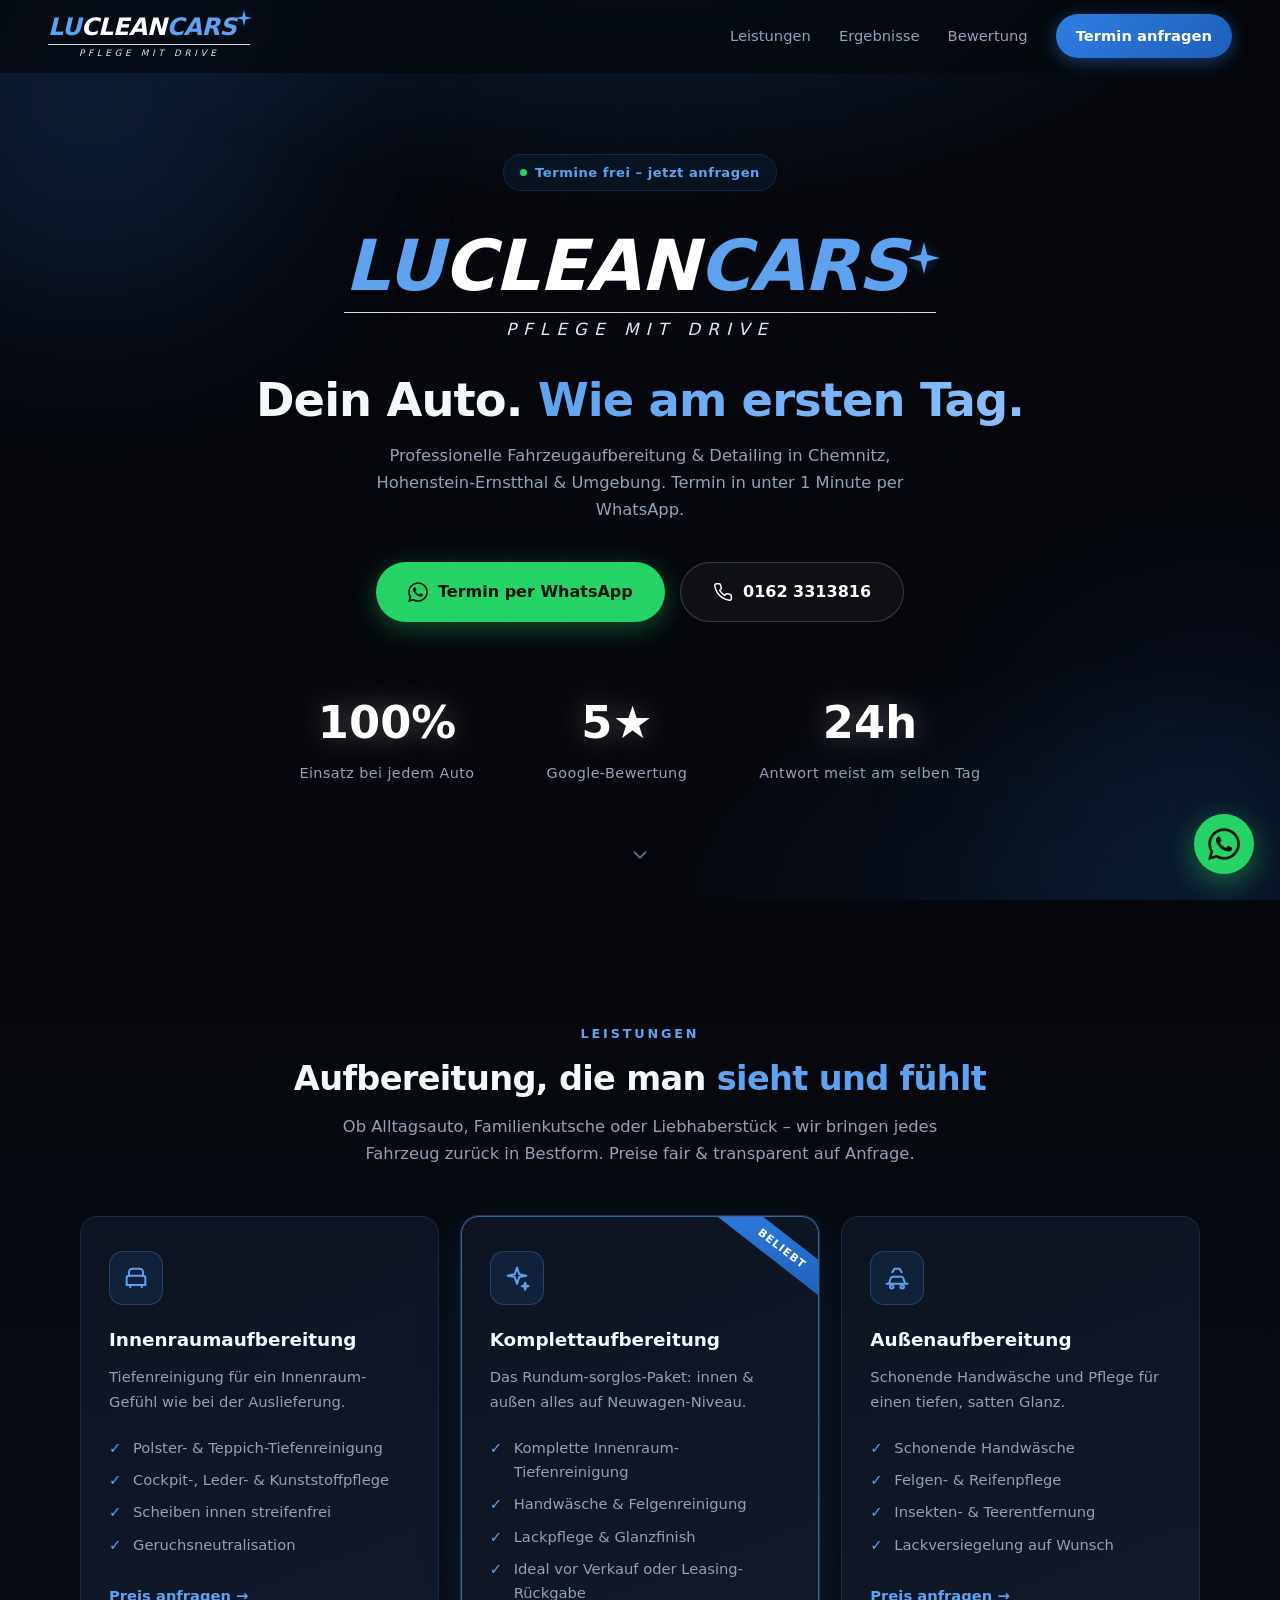
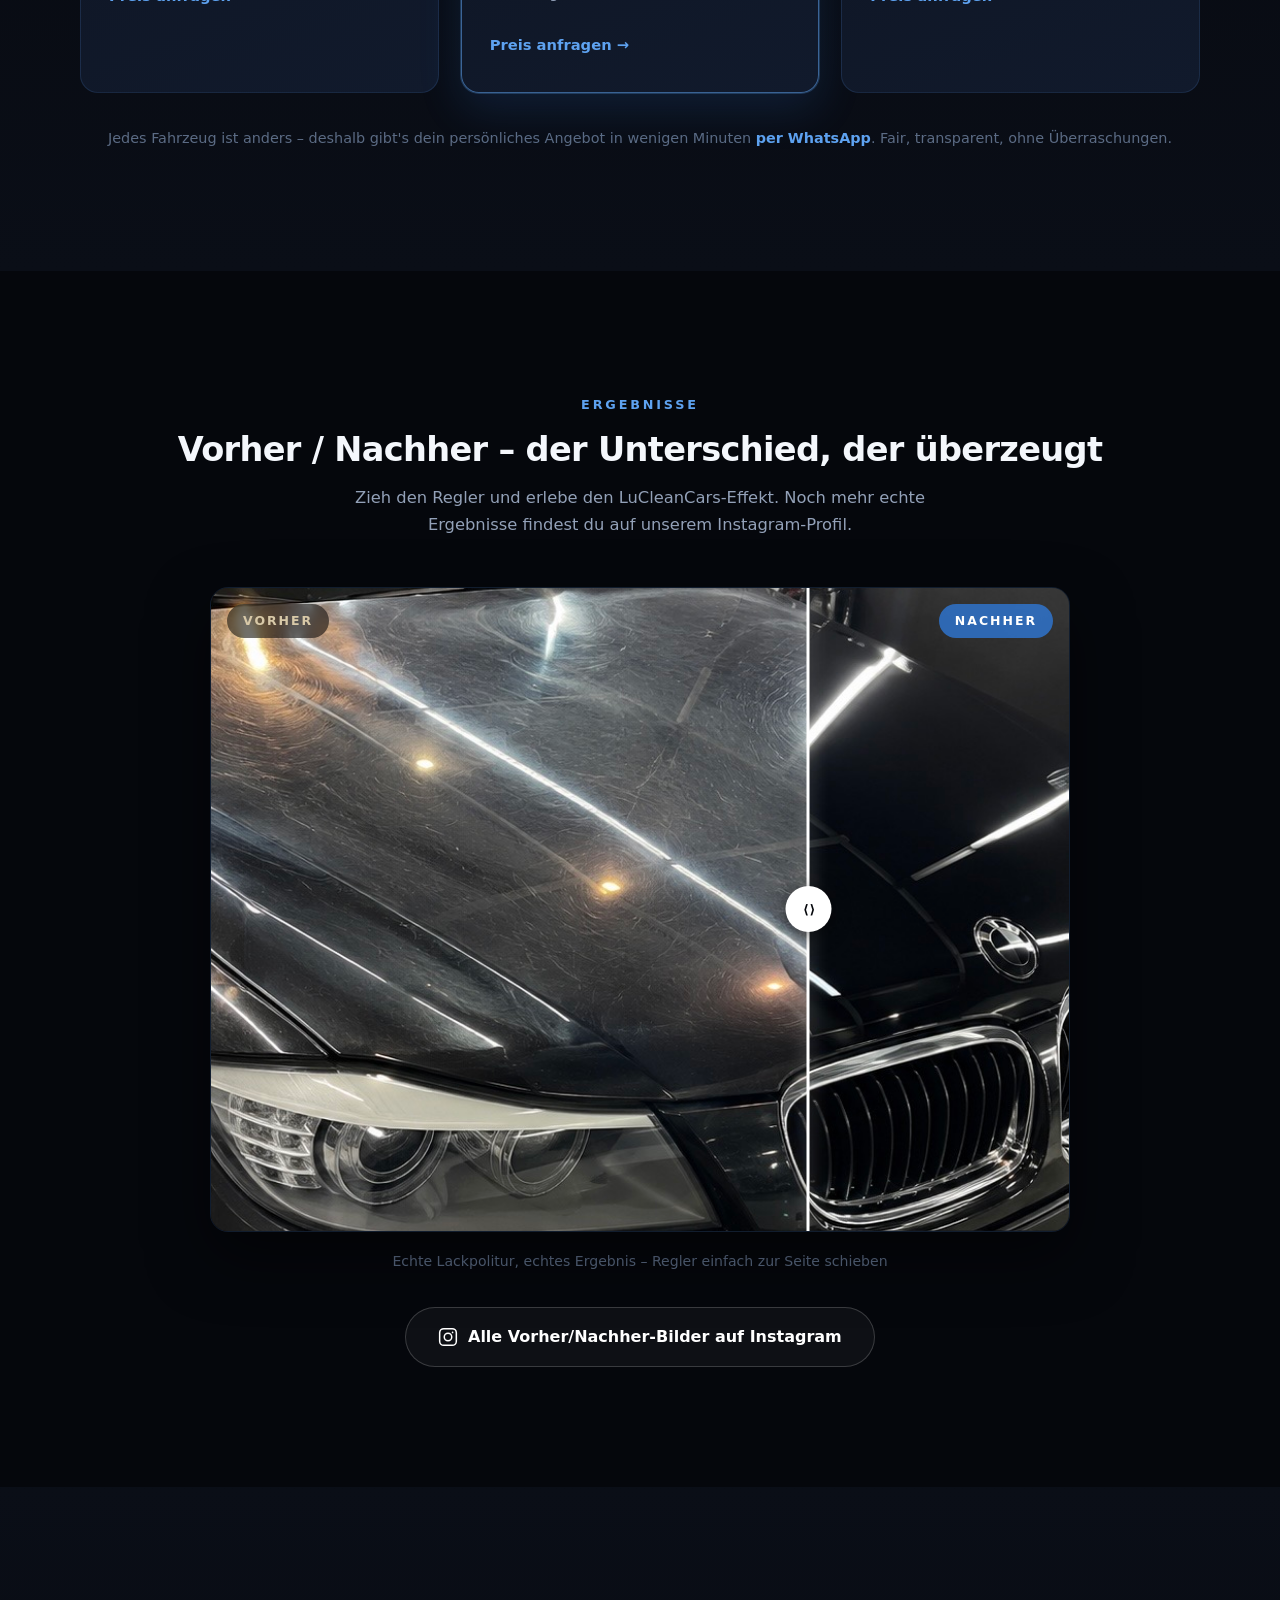
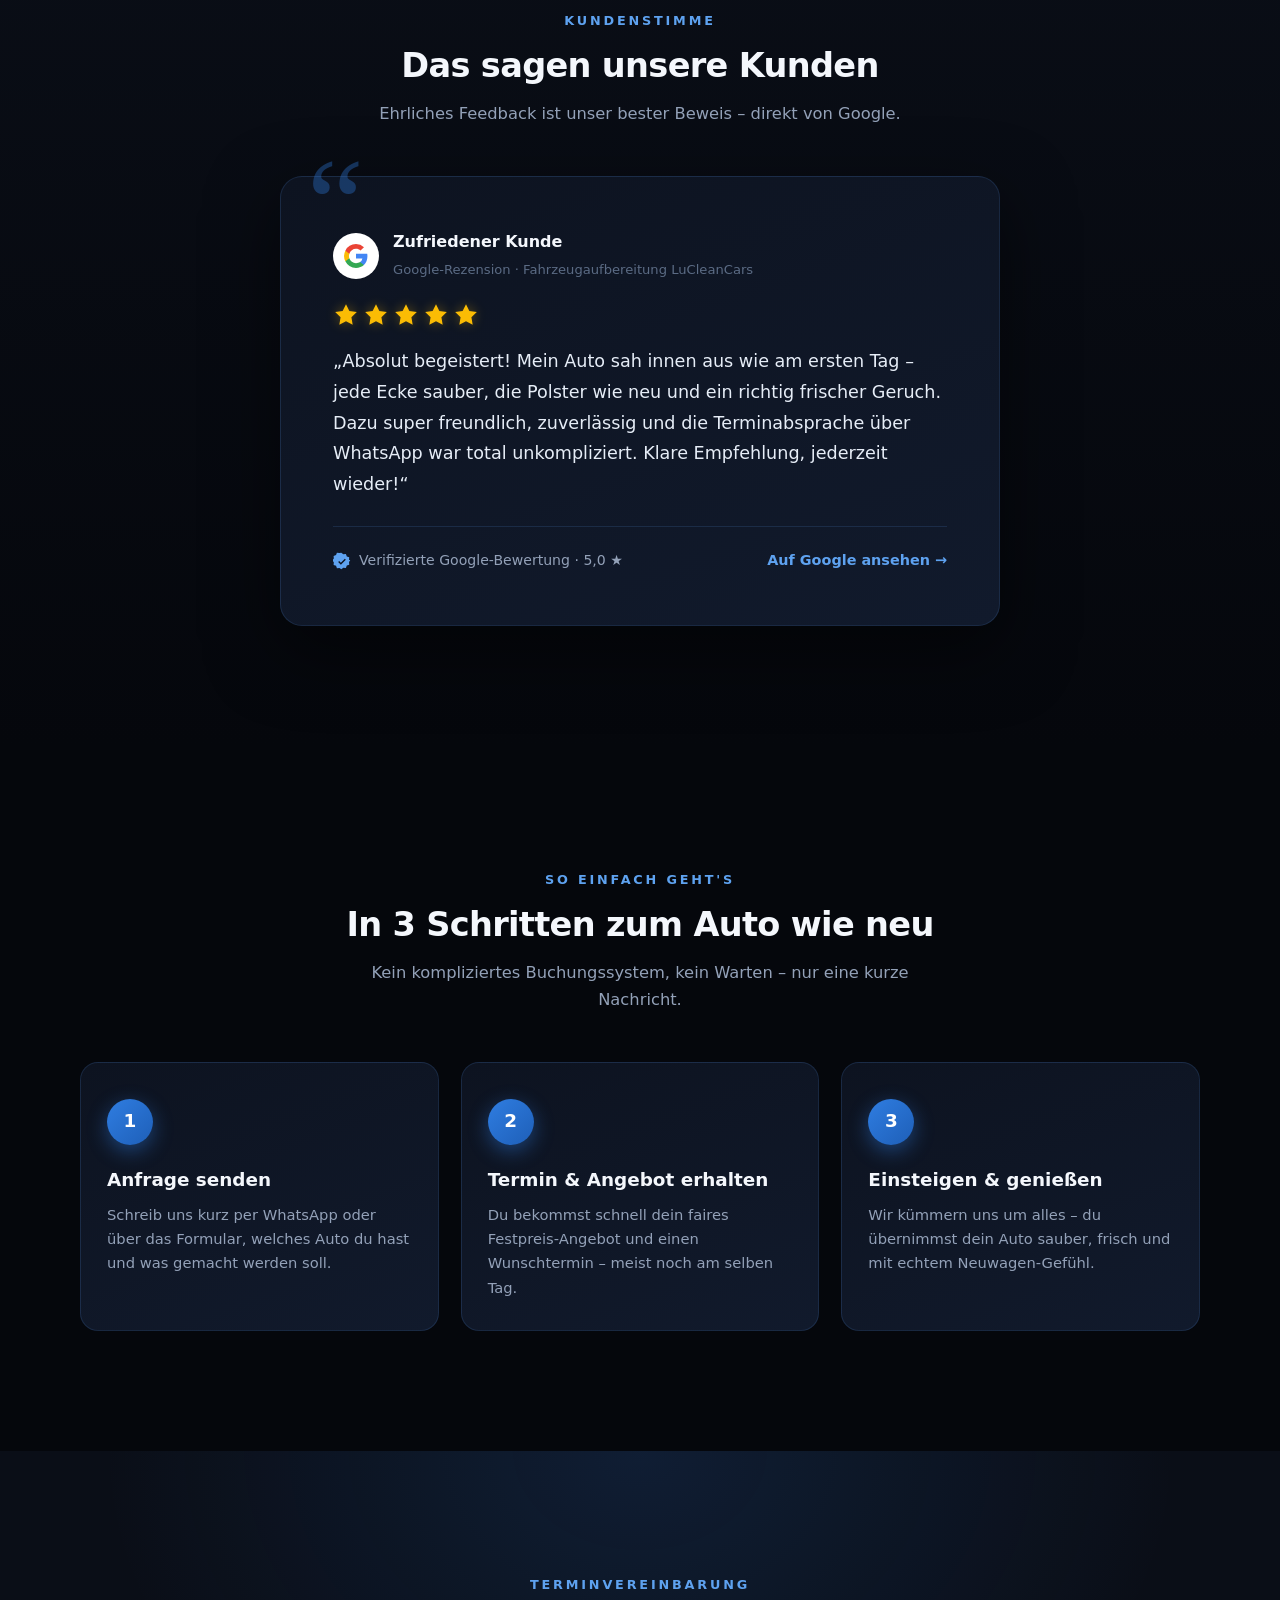
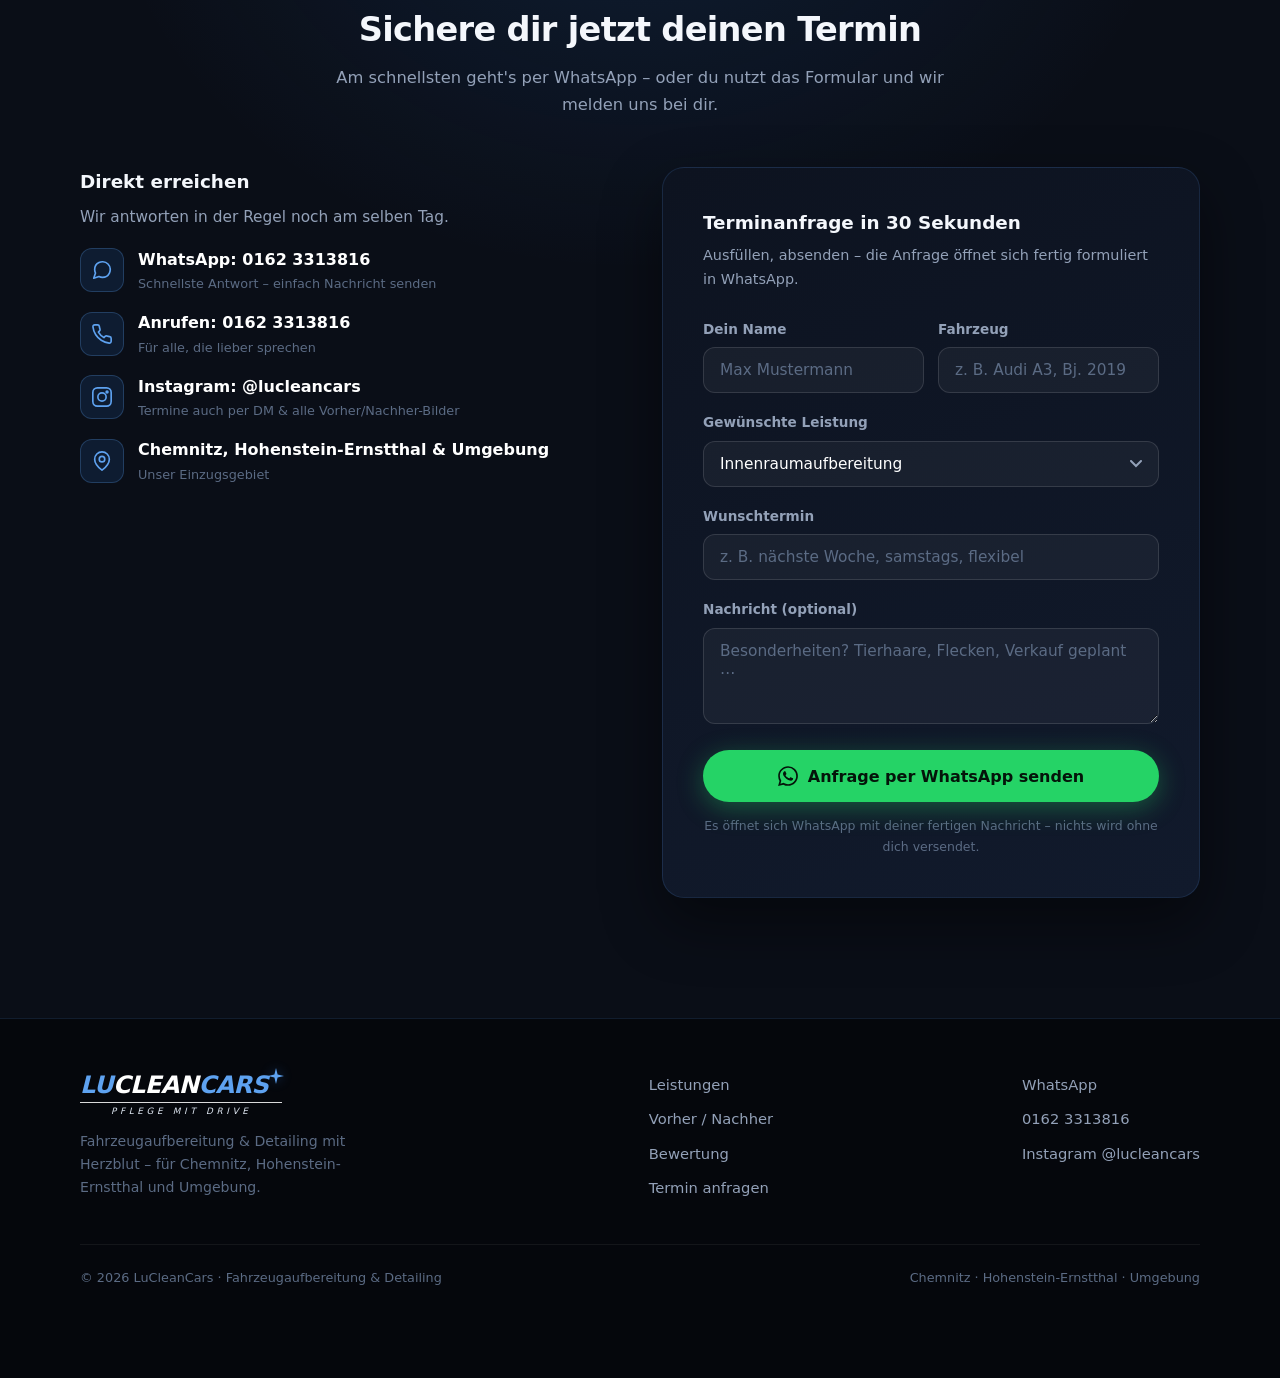
==== commit 6016829a: "Enlarge hero stats with white glow and entrance animation Numbers now render large in white with a s" ====
--- a/lucleancars/index.html
+++ b/lucleancars/index.html
@@ -201,9 +201,21 @@
 
 .hero-stats{display:flex;gap:clamp(24px,6vw,72px);margin-top:64px;flex-wrap:wrap;justify-content:center}
 .stat{text-align:center}
-.stat b{display:block;font-size:clamp(1.5rem,2.4vw,1.9rem);font-weight:800;color:#fff;font-variant-numeric:tabular-nums}
-.stat b .plus{color:var(--blue-2)}
-.stat span{color:var(--grey-2);font-size:.85rem;letter-spacing:.03em}
+.stat b{
+  display:block;
+  font-size:clamp(2.1rem,3.6vw,2.8rem);
+  font-weight:800;color:#fff;
+  font-variant-numeric:tabular-nums;
+  text-shadow:0 0 30px rgba(255,255,255,.3);
+  animation:statIn .8s cubic-bezier(.34,1.56,.64,1) backwards;
+}
+.stat:nth-child(1) b{animation-delay:.25s}
+.stat:nth-child(2) b{animation-delay:.5s}
+.stat:nth-child(3) b{animation-delay:.75s}
+@keyframes statIn{from{opacity:0;transform:scale(.4) translateY(16px)}to{opacity:1;transform:none}}
+.stat b .plus{color:#fff}
+.stat > span{color:var(--grey);font-size:.9rem;letter-spacing:.03em}
+.stat b span{font-size:inherit;color:#fff}
 
 .scroll-hint{position:absolute;bottom:26px;left:50%;transform:translateX(-50%);color:var(--grey-2);animation:bob 2.2s ease-in-out infinite}
 @keyframes bob{0%,100%{transform:translate(-50%,0)}50%{transform:translate(-50%,9px)}}
@@ -521,7 +533,7 @@
 
   <div class="hero-stats">
     <div class="stat"><b><span data-count="100">0</span><span class="plus">%</span></b><span>Einsatz bei jedem Auto</span></div>
-    <div class="stat"><b>5<span class="plus">★</span></b><span>Google-Bewertung</span></div>
+    <div class="stat"><b><span data-count="5">0</span><span class="plus">★</span></b><span>Google-Bewertung</span></div>
     <div class="stat"><b><span data-count="24">0</span><span class="plus">h</span></b><span>Antwort meist am selben Tag</span></div>
   </div>
 
